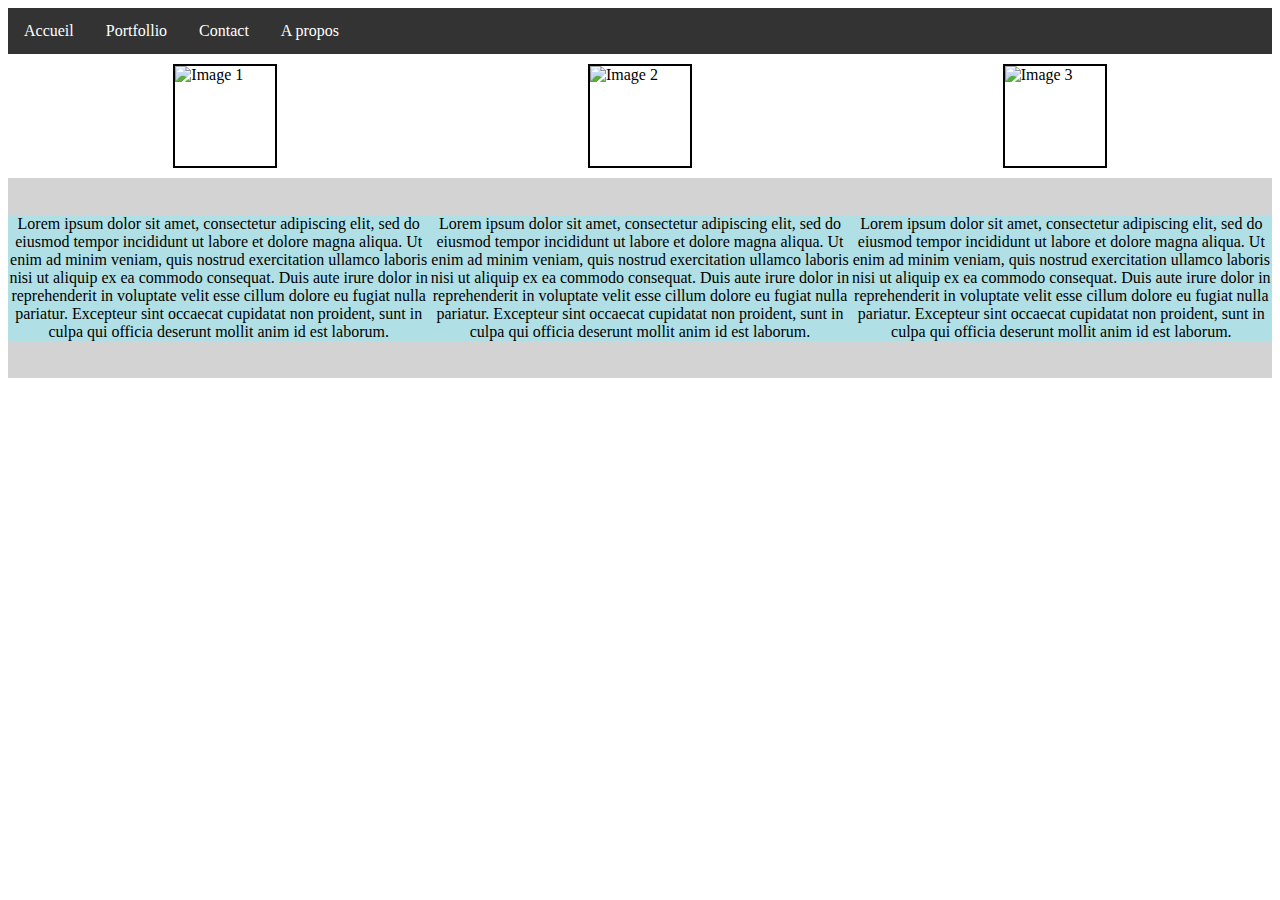
==== index.html @ 3f81ab2c "mise en place repo" ====
<!DOCTYPE html>
<html>
<head>
    <title>Accueil - </title>
    <link rel="stylesheet" type="text/css" href="./style.css">
</head>
<body>
    <ul>
        <li><a href="./index.html">Accueil</a></li>
        <li><a href="./pages/portfollio.html">Portfollio</a></li>
        <li><a href="./pages/contact.html">Contact</a></li>
        <li><a href="./pages/a-propos.html">A propos</a></li>
    </ul>

    <div class="gallery">
        <img src="https://placehold.co/400" alt="Image 1">
        <img src="https://placehold.co/400" alt="Image 2">
        <img src="https://placehold.co/400" alt="Image 3">
    </div>

    <div class="container">
        <div>Lorem ipsum dolor sit amet, consectetur adipiscing elit, sed do eiusmod tempor incididunt ut labore et dolore magna aliqua. Ut enim ad minim veniam, quis nostrud exercitation ullamco laboris nisi ut aliquip ex ea commodo consequat. Duis aute irure dolor in reprehenderit in voluptate velit esse cillum dolore eu fugiat nulla pariatur. Excepteur sint occaecat cupidatat non proident, sunt in culpa qui officia deserunt mollit anim id est laborum.</div>
        <div>Lorem ipsum dolor sit amet, consectetur adipiscing elit, sed do eiusmod tempor incididunt ut labore et dolore magna aliqua. Ut enim ad minim veniam, quis nostrud exercitation ullamco laboris nisi ut aliquip ex ea commodo consequat. Duis aute irure dolor in reprehenderit in voluptate velit esse cillum dolore eu fugiat nulla pariatur. Excepteur sint occaecat cupidatat non proident, sunt in culpa qui officia deserunt mollit anim id est laborum.</div>
        <div>Lorem ipsum dolor sit amet, consectetur adipiscing elit, sed do eiusmod tempor incididunt ut labore et dolore magna aliqua. Ut enim ad minim veniam, quis nostrud exercitation ullamco laboris nisi ut aliquip ex ea commodo consequat. Duis aute irure dolor in reprehenderit in voluptate velit esse cillum dolore eu fugiat nulla pariatur. Excepteur sint occaecat cupidatat non proident, sunt in culpa qui officia deserunt mollit anim id est laborum.</div>
    </div>

</body>
</html>
---- style.css ----
ul {
    list-style-type: none;
    margin: 0;
    padding: 0;
    overflow: hidden;
    background-color: #333;
}

li {
    float: left;
}

li a {
    display: block;
    color: white;
    text-align: center;
    padding: 14px 16px;
    text-decoration: none;
}

li a:hover {
    background-color: #111;
}

.gallery {
    display: flex;
    justify-content: space-around;
    padding: 10px;
}

.gallery img {
    width: 100px;
    height: 100px;
    border: 2px solid black;
}


.container {
    display: flex;
    justify-content: space-around;
    align-items: center;
    height: 200px;
    background-color: lightgrey;
}

.container div {
    background-color: powderblue;
    text-align: center;
   
}
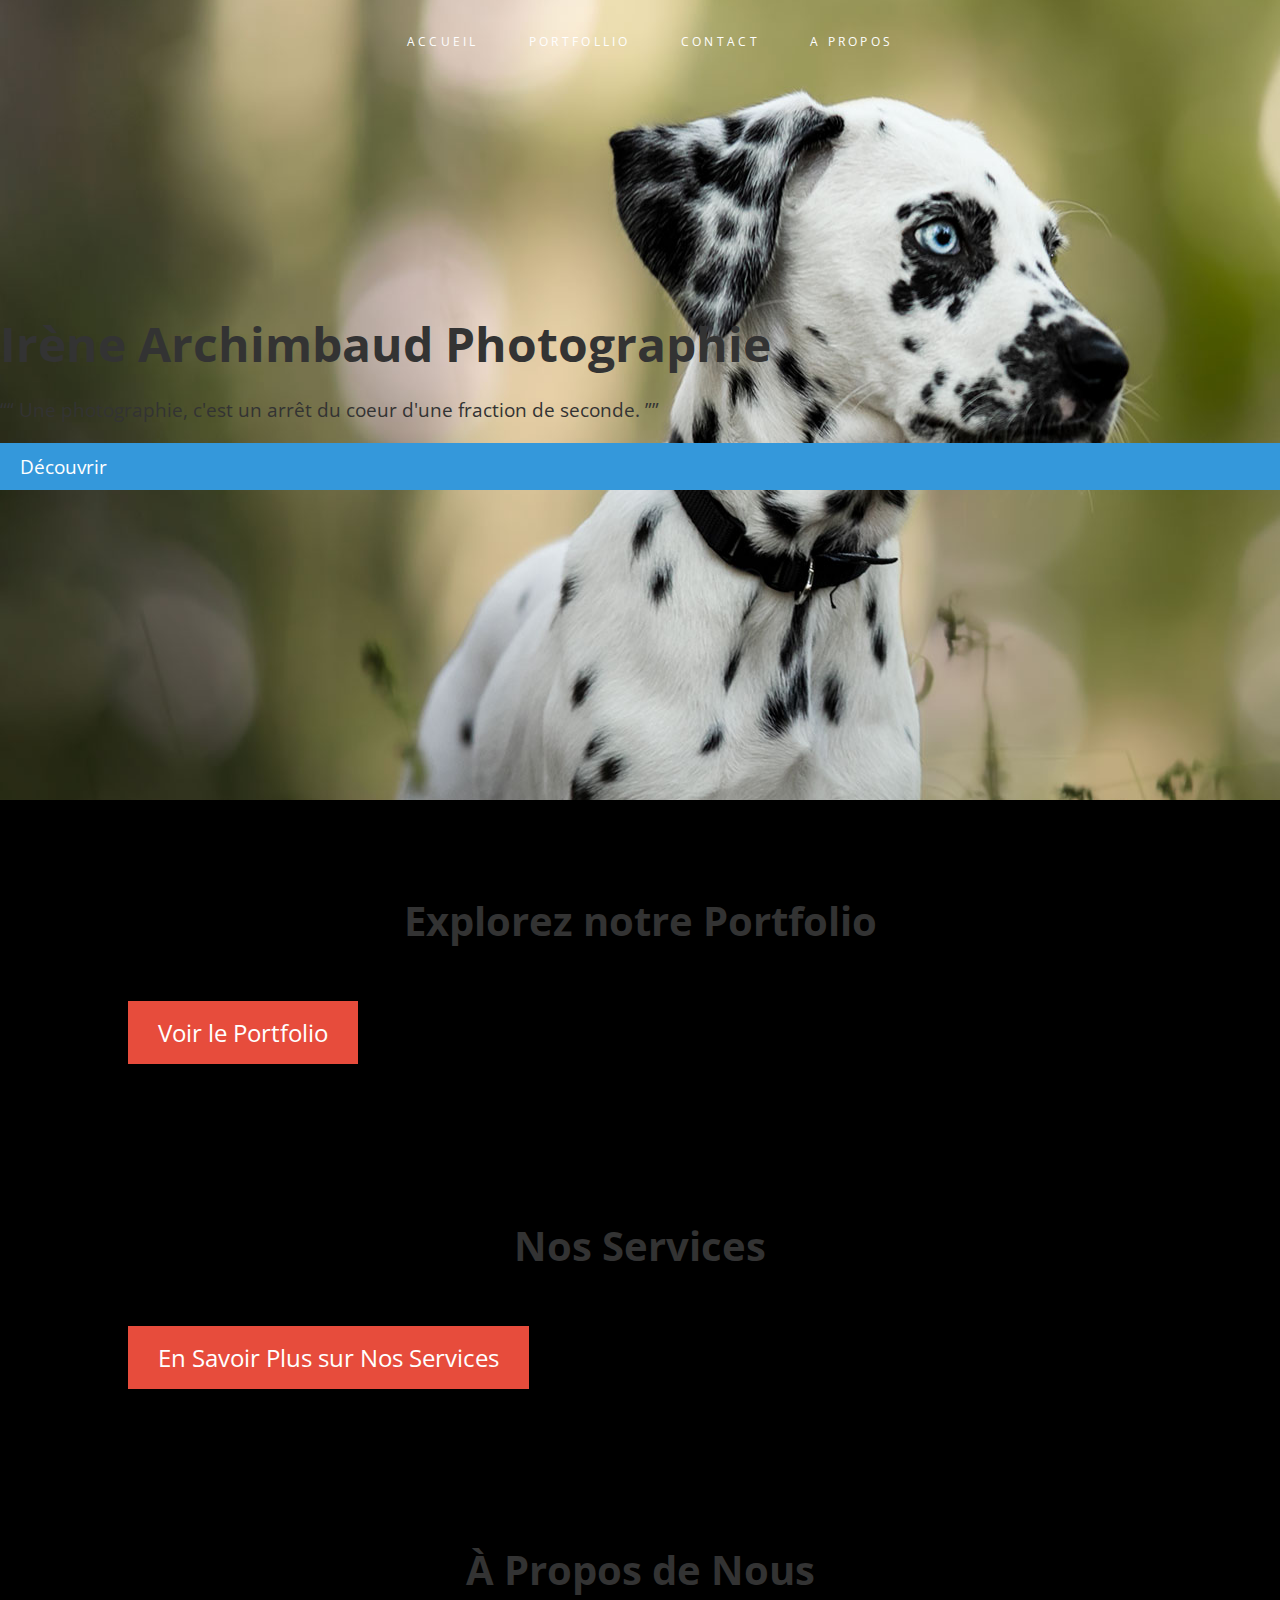
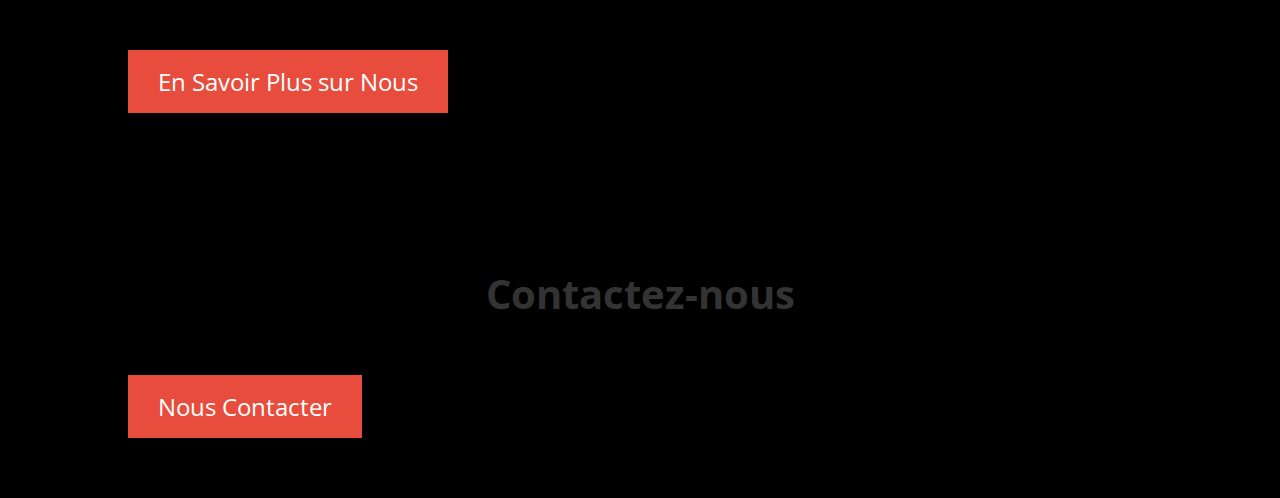
==== commit f6c24037: "index done" ====
--- a/index.html
+++ b/index.html
@@ -1,28 +1,64 @@
 <!DOCTYPE html>
 <html>
 <head>
-    <title>Accueil - </title>
+    <title>Accueil</title>
     <link rel="stylesheet" type="text/css" href="./style.css">
+    <link rel="preconnect" href="https://fonts.googleapis.com">
+    <link rel="preconnect" href="https://fonts.gstatic.com" crossorigin>
+    <link href="https://fonts.googleapis.com/css2?family=Cormorant+Garamond:wght@300&family=Montserrat:wght@700&family=Open+Sans:wght@300&family=Shadows+Into+Light&display=swap" rel="stylesheet">
 </head>
 <body>
-    <ul>
-        <li><a href="./index.html">Accueil</a></li>
-        <li><a href="./pages/portfollio.html">Portfollio</a></li>
-        <li><a href="./pages/contact.html">Contact</a></li>
-        <li><a href="./pages/a-propos.html">A propos</a></li>
-    </ul>
 
-    <div class="gallery">
-        <img src="https://placehold.co/400" alt="Image 1">
-        <img src="https://placehold.co/400" alt="Image 2">
-        <img src="https://placehold.co/400" alt="Image 3">
-    </div>
+    <!-- NAV -->
+    <nav>
+        <ul>
+            <li><a href="./index.html">ACCUEIL</a></li>
+            <li><a href="./pages/portfollio.html">PORTFOLLIO</a></li>
+            <li><a href="./pages/contact.html">CONTACT</a></li>
+            <li><a href="./pages/a-propos.html">A PROPOS</a></li>
+        </ul>
+    </nav>
+    <!-- END NAV -->
 
-    <div class="container">
-        <div>Lorem ipsum dolor sit amet, consectetur adipiscing elit, sed do eiusmod tempor incididunt ut labore et dolore magna aliqua. Ut enim ad minim veniam, quis nostrud exercitation ullamco laboris nisi ut aliquip ex ea commodo consequat. Duis aute irure dolor in reprehenderit in voluptate velit esse cillum dolore eu fugiat nulla pariatur. Excepteur sint occaecat cupidatat non proident, sunt in culpa qui officia deserunt mollit anim id est laborum.</div>
-        <div>Lorem ipsum dolor sit amet, consectetur adipiscing elit, sed do eiusmod tempor incididunt ut labore et dolore magna aliqua. Ut enim ad minim veniam, quis nostrud exercitation ullamco laboris nisi ut aliquip ex ea commodo consequat. Duis aute irure dolor in reprehenderit in voluptate velit esse cillum dolore eu fugiat nulla pariatur. Excepteur sint occaecat cupidatat non proident, sunt in culpa qui officia deserunt mollit anim id est laborum.</div>
-        <div>Lorem ipsum dolor sit amet, consectetur adipiscing elit, sed do eiusmod tempor incididunt ut labore et dolore magna aliqua. Ut enim ad minim veniam, quis nostrud exercitation ullamco laboris nisi ut aliquip ex ea commodo consequat. Duis aute irure dolor in reprehenderit in voluptate velit esse cillum dolore eu fugiat nulla pariatur. Excepteur sint occaecat cupidatat non proident, sunt in culpa qui officia deserunt mollit anim id est laborum.</div>
-    </div>
+    <!-- HEADER -->
+    <header title="Irène Archimbaud Photographie">
+        <h1>Irène Archimbaud Photographie</h1>
+        <q class="citation">“ Une photographie, c'est un arrêt du coeur d'une fraction de seconde. ”</q>
+        <a href="#btn-decouvrir" class="btn decouvrir h-dark-purple" id="btn-decouvrir">Découvrir</a>
+    </header>
+    <!-- END HEADER -->
+
+    <section id="portfolio">
+        <div class="container">
+            <h2>Explorez notre Portfolio</h2>
+            <!-- Ajoutez votre slider d'aperçu du portfolio ici -->
+            <a href="#portfolio">Voir le Portfolio</a>
+        </div>
+    </section>
+
+    <section id="services">
+        <div class="container">
+            <h2>Nos Services</h2>
+            <!-- Ajoutez des informations sur vos services ici -->
+            <a href="#services">En Savoir Plus sur Nos Services</a>
+        </div>
+    </section>
+
+    <section id="about">
+        <div class="container">
+            <h2>À Propos de Nous</h2>
+            <!-- Ajoutez des informations sur vous-même ou votre studio ici -->
+            <a href="#about">En Savoir Plus sur Nous</a>
+        </div>
+    </section>
+
+    <section id="contact">
+        <div class="container">
+            <h2>Contactez-nous</h2>
+            <!-- Ajoutez un formulaire de contact ou des informations de contact ici -->
+            <a href="#contact">Nous Contacter</a>
+        </div>
+    </section>
 
 </body>
 </html>
--- a/style.css
+++ b/style.css
@@ -1,50 +1,110 @@
-ul {
-    list-style-type: none;
+body {
+    font-family: 'Open Sans', sans-serif;
     margin: 0;
     padding: 0;
-    overflow: hidden;
-    background-color: #333;
+    box-sizing: border-box;
+    background-color: #000000;
+    color: #333;
 }
 
-li {
-    float: left;
+nav {
+    margin-top: 20px;
+    background-color: transparent;
+    display: flex;
+    justify-content: center;
+    align-items: center;
+    z-index: 100;
+    position: absolute;
+    top: 20px;
+    left: 50%;
+    transform: translate(-50%, -50%);
 }
 
-li a {
-    display: block;
-    color: white;
-    text-align: center;
-    padding: 14px 16px;
-    text-decoration: none;
+nav ul {
+    list-style: none;
+    display: flex;
 }
 
-li a:hover {
-    background-color: #111;
+nav li {
+    margin-right: 20px;
 }
 
-.gallery {
-    display: flex;
-    justify-content: space-around;
-    padding: 10px;
+nav a {
+    text-decoration: none;
+    color: white;
+    font-size: 12px;
+    letter-spacing: 3.3px;
+    padding: 15px
 }
 
-.gallery img {
-    width: 100px;
-    height: 100px;
-    border: 2px solid black;
+nav a:hover {
+    color: #e74c3c;
 }
 
+nav a.active {
+    color: #3498db;
+}
+
+header {
+    background-image: url('./img/IMG_6981.JPG');
+    position: relative;
+    z-index: 1;
+    height: 800px;
+    display: flex;
+    justify-content: center;
+    flex-flow: column;
+    background-position-y: 30%;
+}
+
+header h1 {
+    font-size: 3em;
+    margin: 0;
+}
+
+header .btn {
+    display: inline-block;
+    margin-top: 20px;
+    padding: 10px 20px;
+    text-decoration: none;
+    background-color: #3498db;
+    color: #ffffff;
+    font-size: 1.2em;
+}
+
+.citation {
+    display: block;
+    margin-top: 20px;
+    font-size: 1.2em;
+}
 
 .container {
-    display: flex;
-    justify-content: space-around;
-    align-items: center;
-    height: 200px;
-    background-color: lightgrey;
+    width: 80%;
+    margin: 0 auto;
 }
 
-.container div {
-    background-color: powderblue;
+section {
+    padding: 60px 0;
+}
+
+section h2 {
+    font-size: 2.5em;
+    color: #333;
     text-align: center;
-   
+}
+
+section a {
+    display: inline-block;
+    margin-top: 20px;
+    padding: 15px 30px;
+    text-decoration: none;
+    background-color: #e74c3c;
+    color: #ffffff;
+    font-size: 1.5em;
+}
+
+footer {
+    background-color: #34495e;
+    color: #ecf0f1;
+    text-align: center;
+    padding: 20px 0;
 }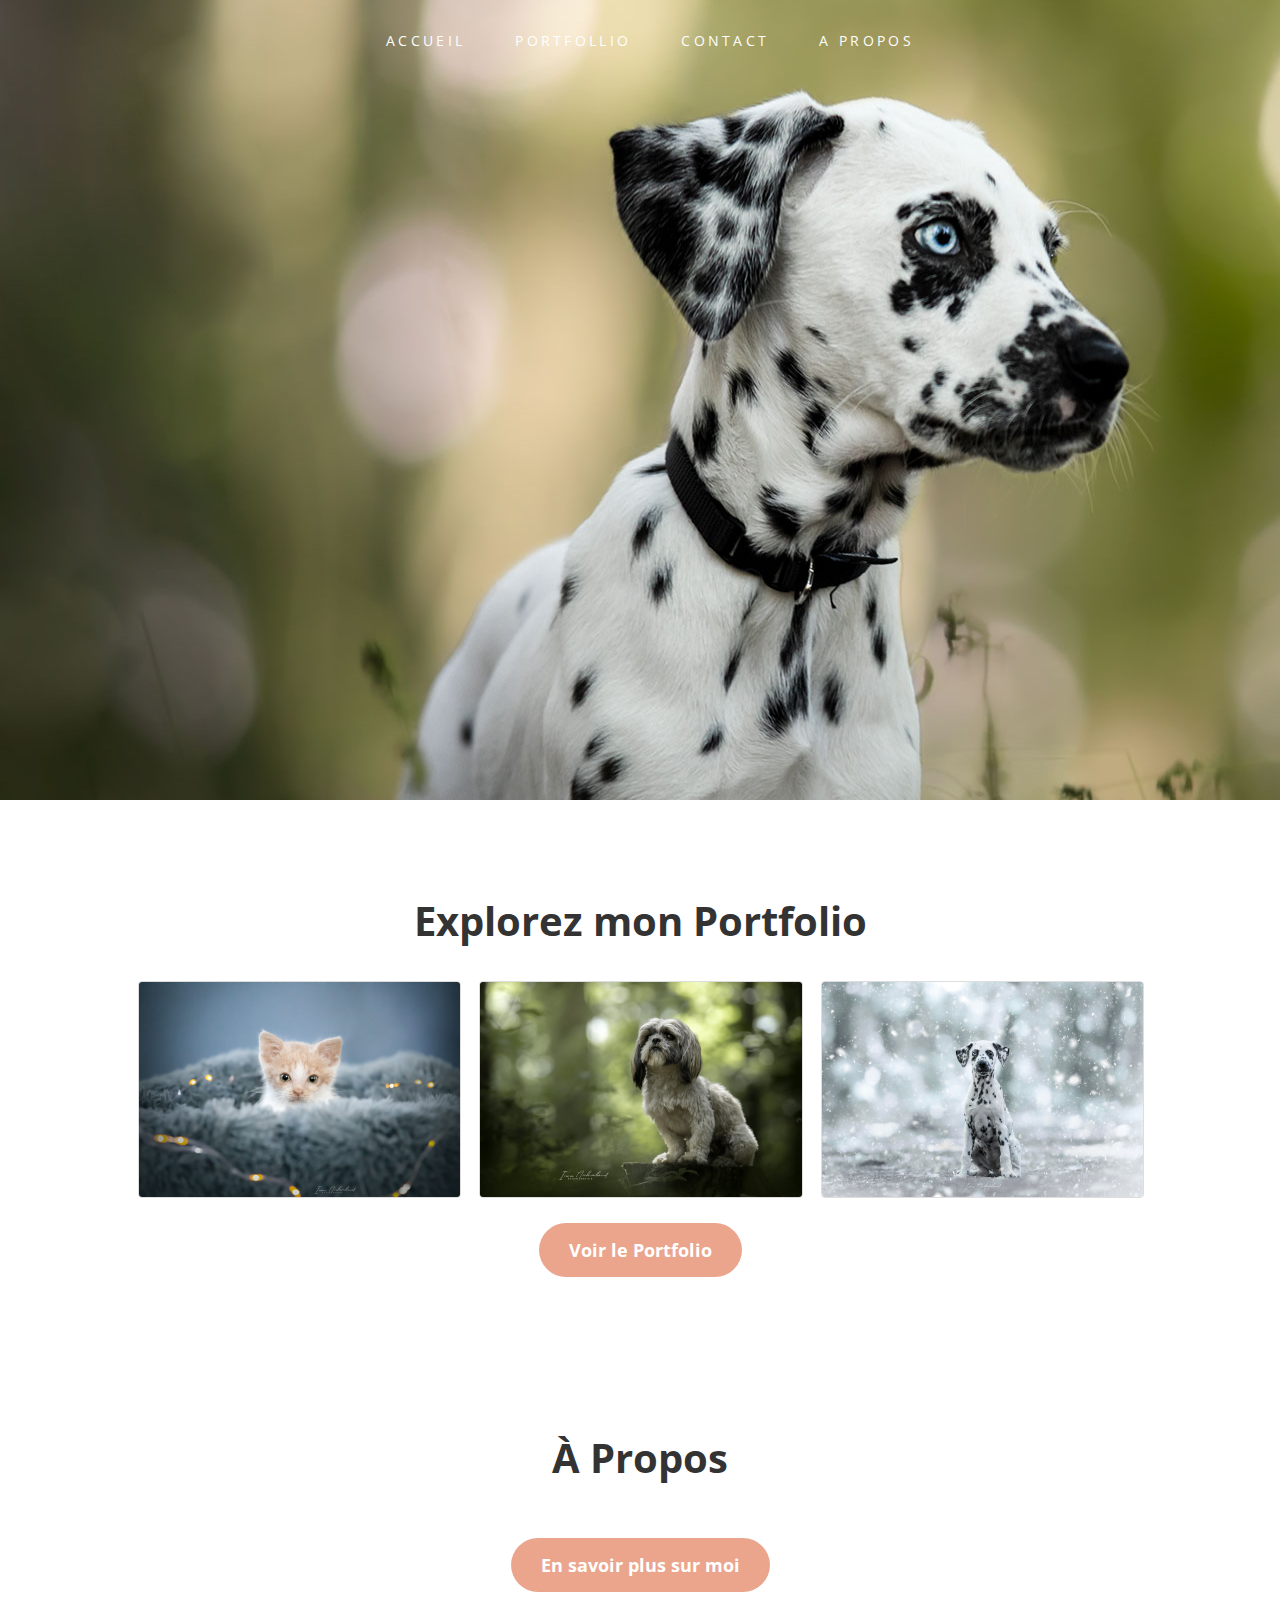
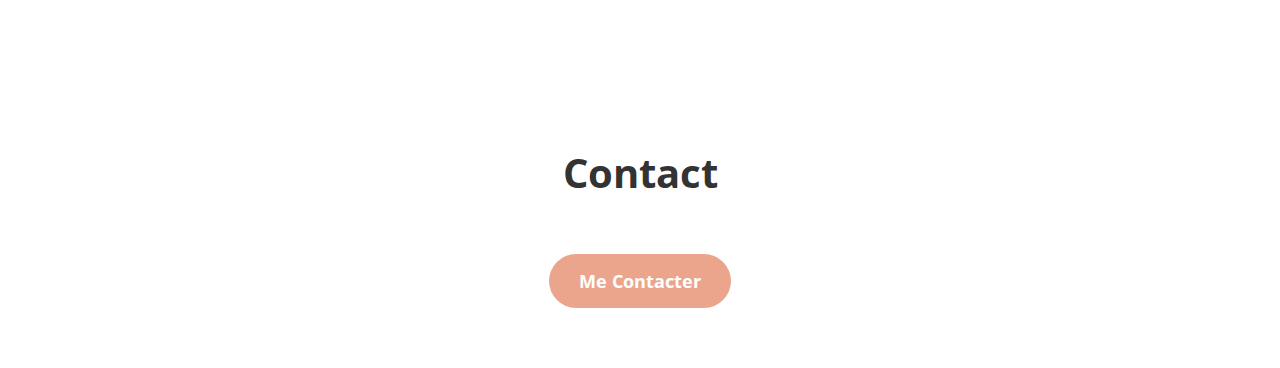
==== commit 8f29e4d9: "style" ====
--- a/index.html
+++ b/index.html
@@ -21,42 +21,40 @@
     <!-- END NAV -->
 
     <!-- HEADER -->
-    <header title="Irène Archimbaud Photographie">
-        <h1>Irène Archimbaud Photographie</h1>
-        <q class="citation">“ Une photographie, c'est un arrêt du coeur d'une fraction de seconde. ”</q>
-        <a href="#btn-decouvrir" class="btn decouvrir h-dark-purple" id="btn-decouvrir">Découvrir</a>
-    </header>
+    <header title="Sabine Généreux Photographie"></header>
     <!-- END HEADER -->
 
     <section id="portfolio">
         <div class="container">
-            <h2>Explorez notre Portfolio</h2>
-            <!-- Ajoutez votre slider d'aperçu du portfolio ici -->
-            <a href="#portfolio">Voir le Portfolio</a>
-        </div>
-    </section>
-
-    <section id="services">
-        <div class="container">
-            <h2>Nos Services</h2>
-            <!-- Ajoutez des informations sur vos services ici -->
-            <a href="#services">En Savoir Plus sur Nos Services</a>
+            <h2>Explorez mon Portfolio</h2>
+            <div class="portfolio-preview">
+                <div class="portfolio-item">
+                    <img src="./img/624A7258WEB.jpg" alt="Image 1">
+                </div>
+                <div class="portfolio-item">
+                    <img src="./img/IMG_7426.JPG" alt="Image 2">
+                </div>
+                <div class="portfolio-item">
+                    <img src="./img/IMG_8010.JPG" alt="Image 3">
+                </div>
+            </div>
+            <a class="portfolio-button" href="#portfolio">Voir le Portfolio</a>
         </div>
     </section>
 
     <section id="about">
         <div class="container">
-            <h2>À Propos de Nous</h2>
+            <h2>À Propos</h2>
             <!-- Ajoutez des informations sur vous-même ou votre studio ici -->
-            <a href="#about">En Savoir Plus sur Nous</a>
+            <a href="#about">En savoir plus sur moi</a>
         </div>
     </section>
 
     <section id="contact">
         <div class="container">
-            <h2>Contactez-nous</h2>
+            <h2>Contact</h2>
             <!-- Ajoutez un formulaire de contact ou des informations de contact ici -->
-            <a href="#contact">Nous Contacter</a>
+            <a href="#contact">Me Contacter</a>
         </div>
     </section>
 
--- a/style.css
+++ b/style.css
@@ -3,8 +3,8 @@
     margin: 0;
     padding: 0;
     box-sizing: border-box;
-    background-color: #000000;
-    color: #333;
+    background-color: white;
+    color: white;
 }
 
 nav {
@@ -32,18 +32,15 @@
 nav a {
     text-decoration: none;
     color: white;
-    font-size: 12px;
+    font-size: 14px;
     letter-spacing: 3.3px;
     padding: 15px
 }
 
 nav a:hover {
-    color: #e74c3c;
+    color: #eba58d
 }
 
-nav a.active {
-    color: #3498db;
-}
 
 header {
     background-image: url('./img/IMG_6981.JPG');
@@ -56,25 +53,21 @@
     background-position-y: 30%;
 }
 
-header h1 {
-    font-size: 3em;
-    margin: 0;
+.portfolio-preview {
+    display: flex;
 }
 
-header .btn {
-    display: inline-block;
-    margin-top: 20px;
-    padding: 10px 20px;
-    text-decoration: none;
-    background-color: #3498db;
-    color: #ffffff;
-    font-size: 1.2em;
+.portfolio-item {
+    flex: 1;
+    margin: 0 10px;
+    text-align: center;
 }
 
-.citation {
-    display: block;
-    margin-top: 20px;
-    font-size: 1.2em;
+.portfolio-item img {
+    max-width: 100%;
+    height: auto;
+    border: 1px solid #ddd;
+    border-radius: 4px;
 }
 
 .container {
@@ -84,6 +77,8 @@
 
 section {
     padding: 60px 0;
+    display: flex;
+    text-align: center;
 }
 
 section h2 {
@@ -97,9 +92,11 @@
     margin-top: 20px;
     padding: 15px 30px;
     text-decoration: none;
-    background-color: #e74c3c;
-    color: #ffffff;
-    font-size: 1.5em;
+    background-color: #eba58d;
+    border-radius: 30px;
+    font-weight: bold;
+    color: white;
+    font-size: 1.1em;
 }
 
 footer {
@@ -107,4 +104,4 @@
     color: #ecf0f1;
     text-align: center;
     padding: 20px 0;
-}+}
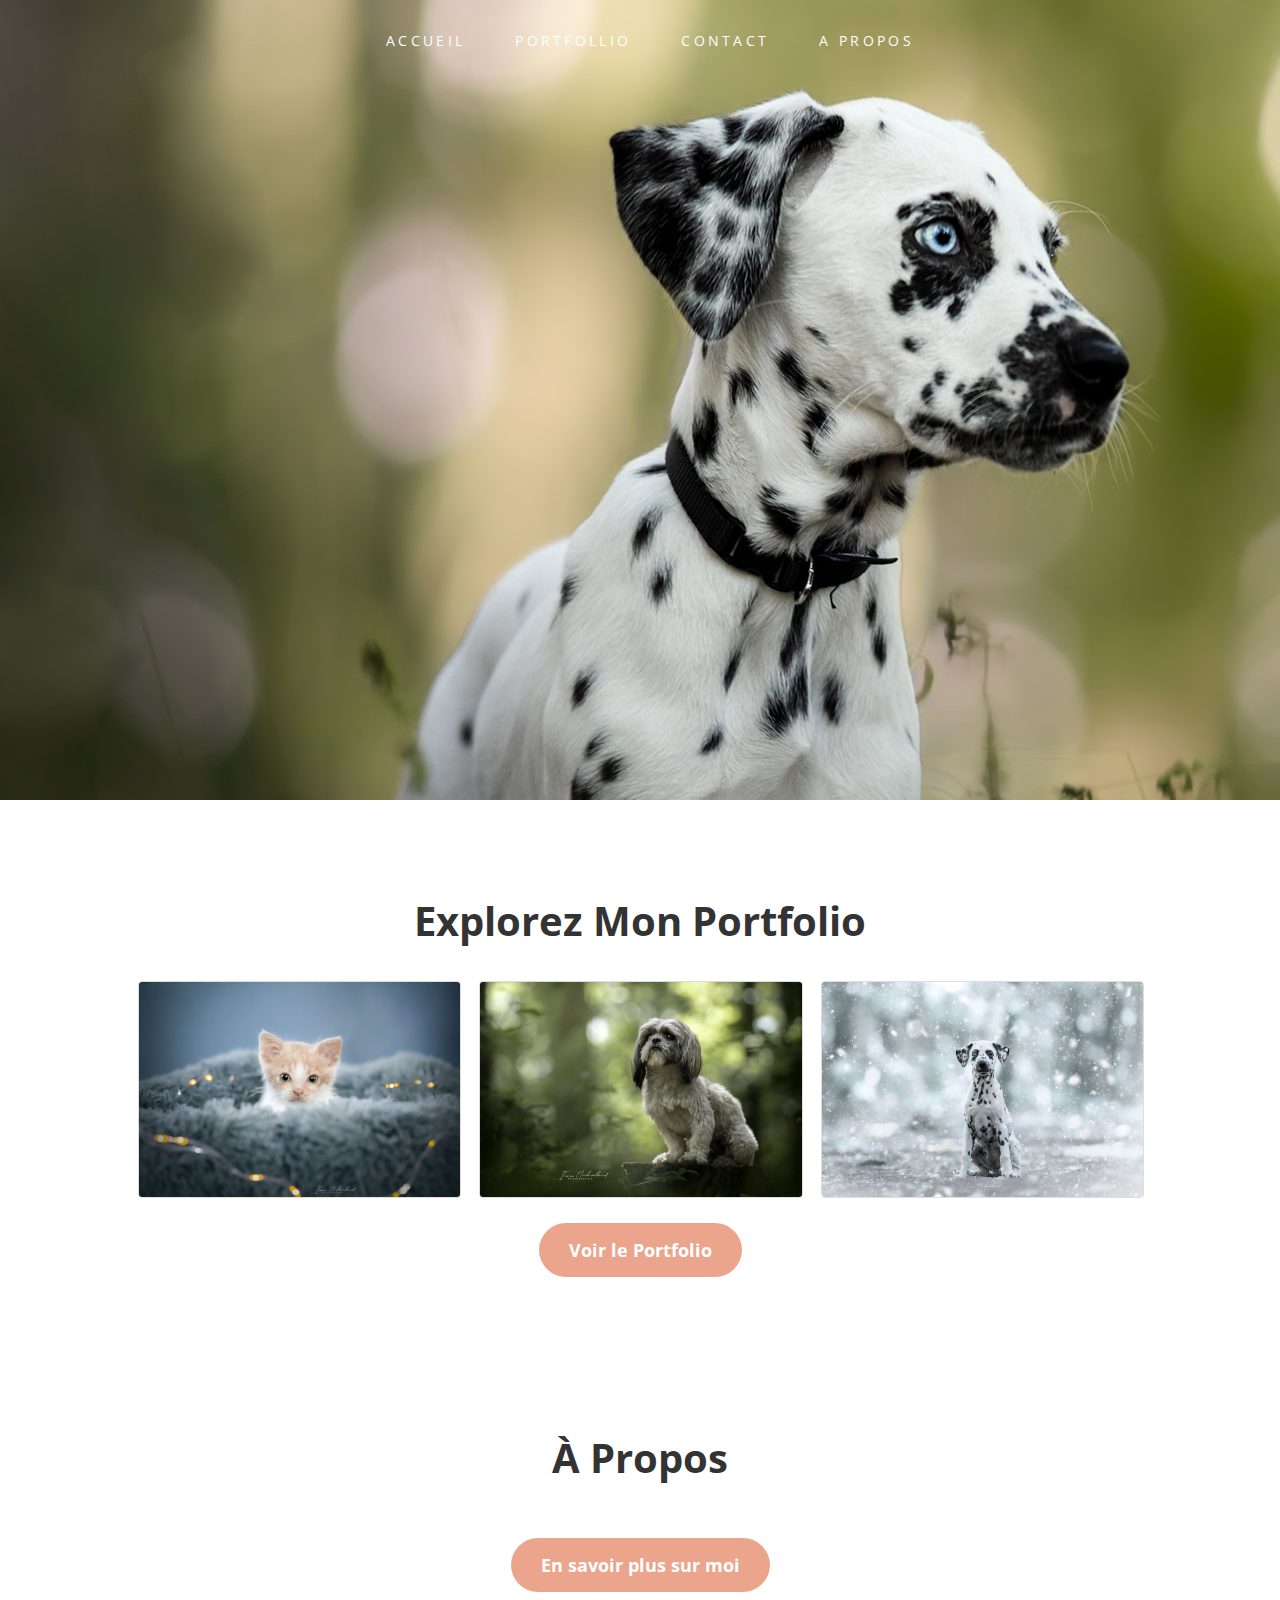
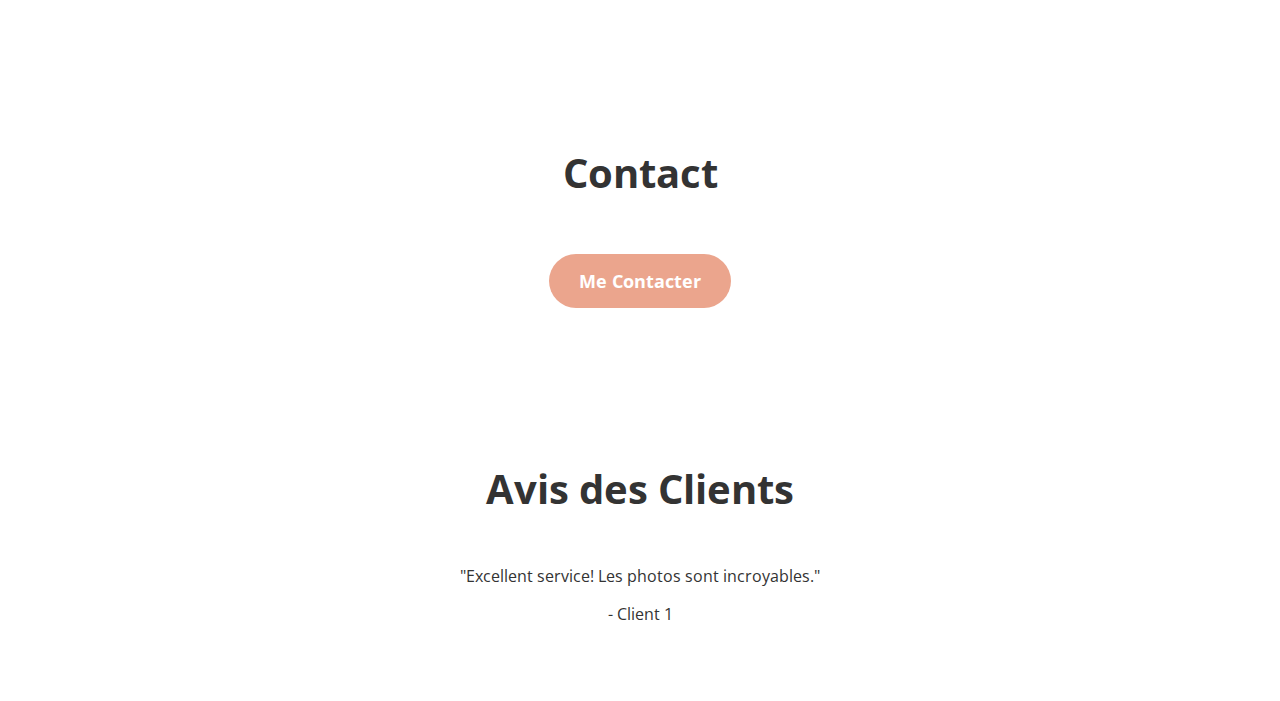
==== commit dd8350e9: "portfollio" ====
--- a/index.html
+++ b/index.html
@@ -6,6 +6,60 @@
     <link rel="preconnect" href="https://fonts.googleapis.com">
     <link rel="preconnect" href="https://fonts.gstatic.com" crossorigin>
     <link href="https://fonts.googleapis.com/css2?family=Cormorant+Garamond:wght@300&family=Montserrat:wght@700&family=Open+Sans:wght@300&family=Shadows+Into+Light&display=swap" rel="stylesheet">
+    
+    <script>
+        document.addEventListener("DOMContentLoaded", function() {
+            let currentIndex = 0;
+            const testimonialItems = document.querySelectorAll('.testimonial-item');
+    
+            function showTestimonial(index) {
+                testimonialItems.forEach(item => {
+                    item.style.display = 'none';
+                });
+    
+                currentIndex += index;
+    
+                if (currentIndex < 0) {
+                    currentIndex = testimonialItems.length - 1;
+                } else if (currentIndex >= testimonialItems.length) {
+                    currentIndex = 0;
+                }
+    
+                testimonialItems[currentIndex].style.display = 'block';
+            }
+    
+            showTestimonial(0);  // Affiche le premier commentaire au chargement
+    
+            function changeTestimonial(index) {
+                showTestimonial(index);
+            }
+    
+            document.querySelector('.prev').addEventListener('click', function() {
+                changeTestimonial(-1);
+            });
+    
+            document.querySelector('.next').addEventListener('click', function() {
+                changeTestimonial(1);
+            });
+        });
+        function scrollToTop() {
+        window.scrollTo({
+            top: 0,
+            behavior: 'smooth'
+        });
+        }
+
+    window.addEventListener('scroll', function () {
+        const scrollButton = document.querySelector('.scroll-to-top');
+        const scrollPosition = window.scrollY;
+
+        if (scrollPosition > 300) {
+            scrollButton.classList.add('show');
+        } else {
+            scrollButton.classList.remove('show');
+        }
+    });
+    </script>
 </head>
 <body>
 
@@ -26,7 +80,7 @@
 
     <section id="portfolio">
         <div class="container">
-            <h2>Explorez mon Portfolio</h2>
+            <h2>Explorez Mon Portfolio</h2>
             <div class="portfolio-preview">
                 <div class="portfolio-item">
                     <img src="./img/624A7258WEB.jpg" alt="Image 1">
@@ -38,7 +92,7 @@
                     <img src="./img/IMG_8010.JPG" alt="Image 3">
                 </div>
             </div>
-            <a class="portfolio-button" href="#portfolio">Voir le Portfolio</a>
+            <a class="portfolio-button" href="./pages/portfollio.html">Voir le Portfolio</a>
         </div>
     </section>
 
@@ -58,5 +112,33 @@
         </div>
     </section>
 
+    <section id="testimonials">
+        <div class="container">
+            <h2>Avis des Clients</h2>
+            <div class="testimonial-carousel">
+                <div class="testimonial-item">
+                    <p>"Excellent service! Les photos sont incroyables."</p>
+                    <p class="client-name">- Client 1</p>
+                </div>
+                <div class="testimonial-item">
+                    <p>"Travail exceptionnel. Des souvenirs inoubliables."</p>
+                    <p class="client-name">- Client 2</p>
+                </div>
+                <div class="testimonial-item">
+                    <p>"Photographe talentueuse avec une vision unique."</p>
+                    <p class="client-name">- Client 3</p>
+                </div>
+            </div>
+            <div class="carousel-arrows">
+                <span class="prev" onclick="changeTestimonial(-1)">&#10094;</span>
+                <span class="next" onclick="changeTestimonial(1)">&#10095;</span>
+            </div>
+        </div>
+    </section>
+
+    <div class="scroll-to-top" onclick="scrollToTop()">
+        <span>&uarr;</span>
+    </div>
+
 </body>
 </html>
--- a/style.css
+++ b/style.css
@@ -105,3 +105,111 @@
     text-align: center;
     padding: 20px 0;
 }
+
+.testimonial-carousel {
+    overflow: hidden;
+}
+
+.testimonial-item {
+    display: none;
+    color: #333;
+}
+
+.testimonial-item.active {
+    display: block;
+}
+
+.carousel-arrows {
+    position: fixed;
+    top: 50%;
+    transform: translateY(-50%);
+    left: 20px;
+}
+
+.prev,
+.next {
+    font-size: 24px;
+    cursor: pointer;
+}
+
+.next {
+    right: 20px;
+}
+
+.scroll-to-top {
+    position: fixed;
+    bottom: 50px;
+    right: 50px;
+    padding-bottom: 5px;
+    background-color: white;
+    color: #333;
+    width: 40px;
+    height: 35px;
+    border-radius: 50%;
+    display: flex;
+    justify-content: center;
+    align-items: center;
+    cursor: pointer;
+    opacity: 0;
+    transition: opacity 0.3s ease;
+    box-shadow: rgba(0, 0, 0, 0.24) 0px 3px 8px;
+}
+
+.scroll-to-top.show {
+    opacity: 1;
+}
+
+.gallery {
+    display: grid;
+    grid-template-columns: repeat(5, 1fr); /* Une ligne avec 5 colonnes */
+    gap: 10px;
+    padding: 20px;
+}
+
+.photo {
+    position: relative;
+    overflow: hidden;
+}
+
+.photo img {
+    width: 100%;
+    height: 100%;
+    object-fit: cover;
+    display: block;
+}
+
+.overlay {
+    display: none;
+    position: fixed;
+    top: 0;
+    left: 0;
+    width: 100%;
+    height: 100%;
+    background: rgba(0, 0, 0, 0.8);
+    justify-content: center;
+    align-items: center;
+}
+
+.overlay img {
+    max-width: 80%;
+    max-height: 80%;
+    object-fit: cover;
+}
+
+.close-btn {
+    position: absolute;
+    top: 10px;
+    right: 10px;
+    font-size: 20px;
+    color: #fff;
+    text-decoration: none;
+}
+
+.overlay:target {
+    display: flex;
+}
+
+.portfollio-body {
+    padding-left: 200px;
+    padding-right: 200px;
+}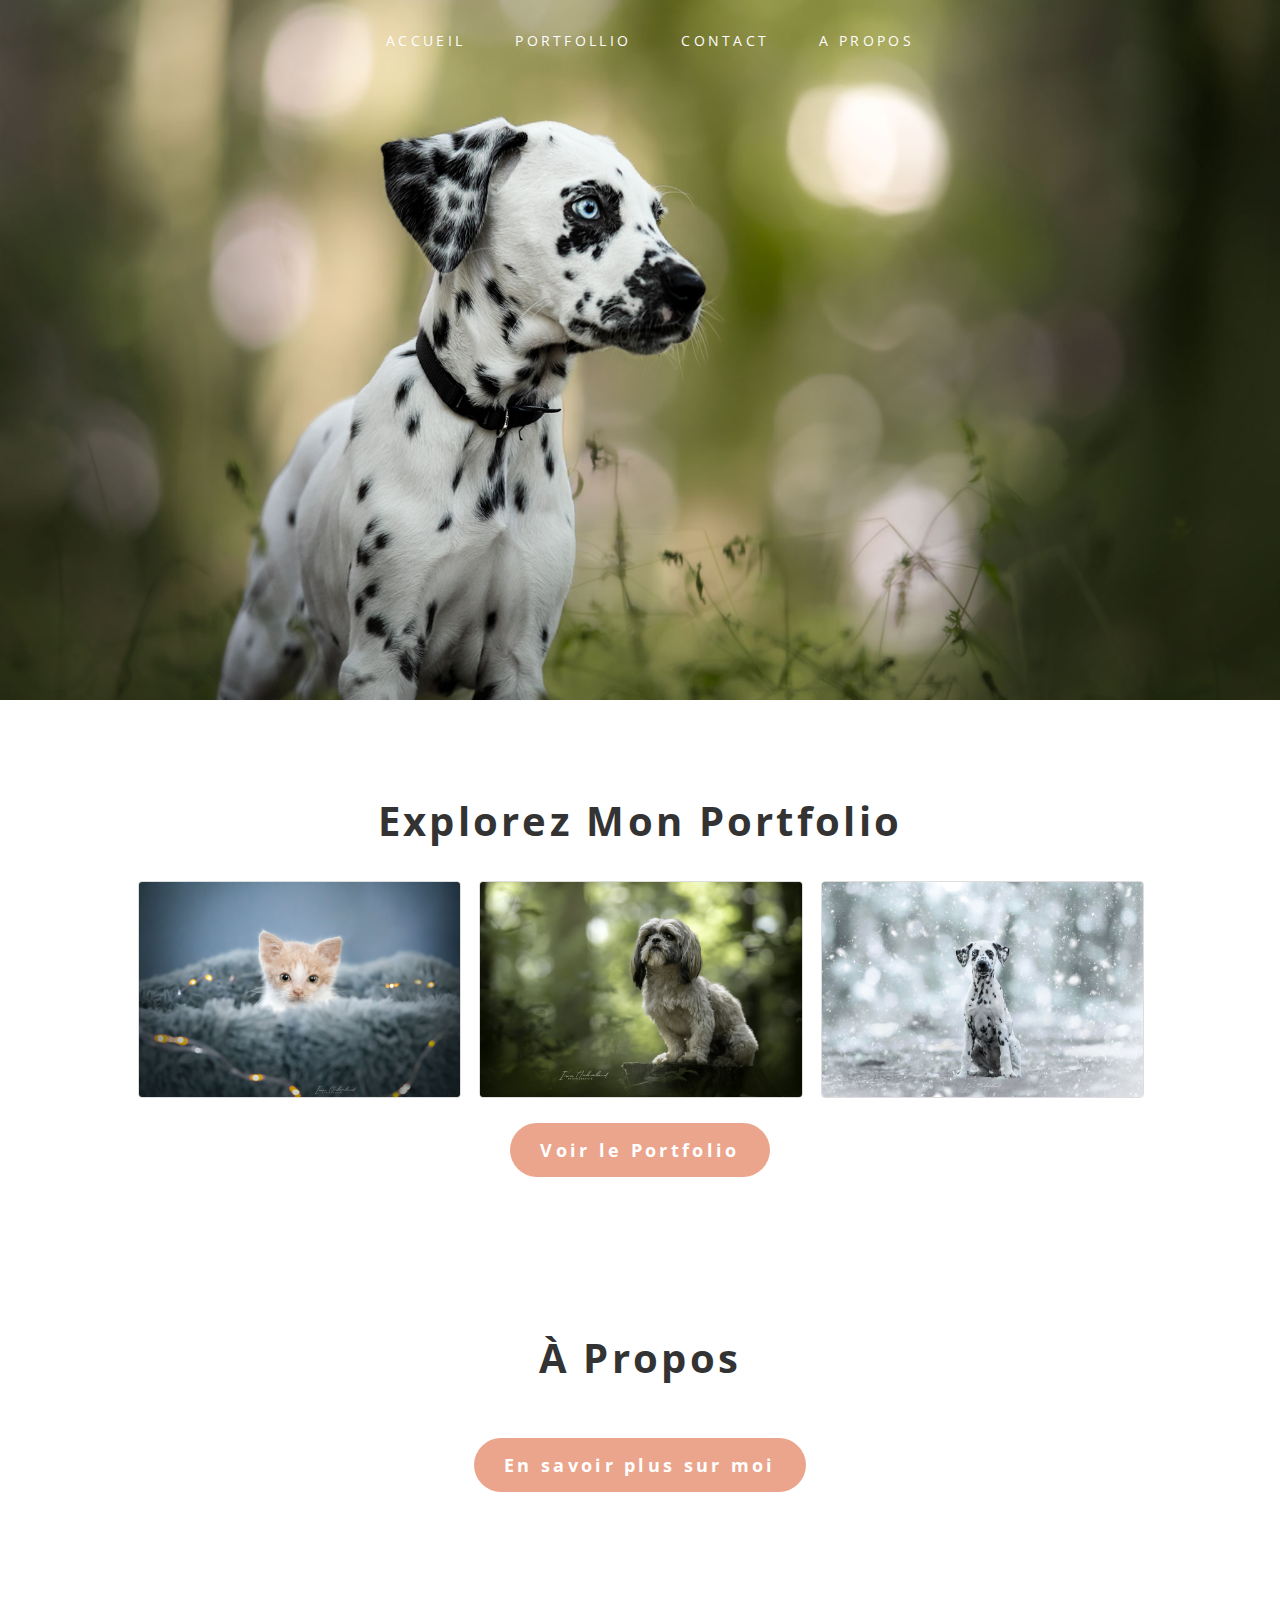
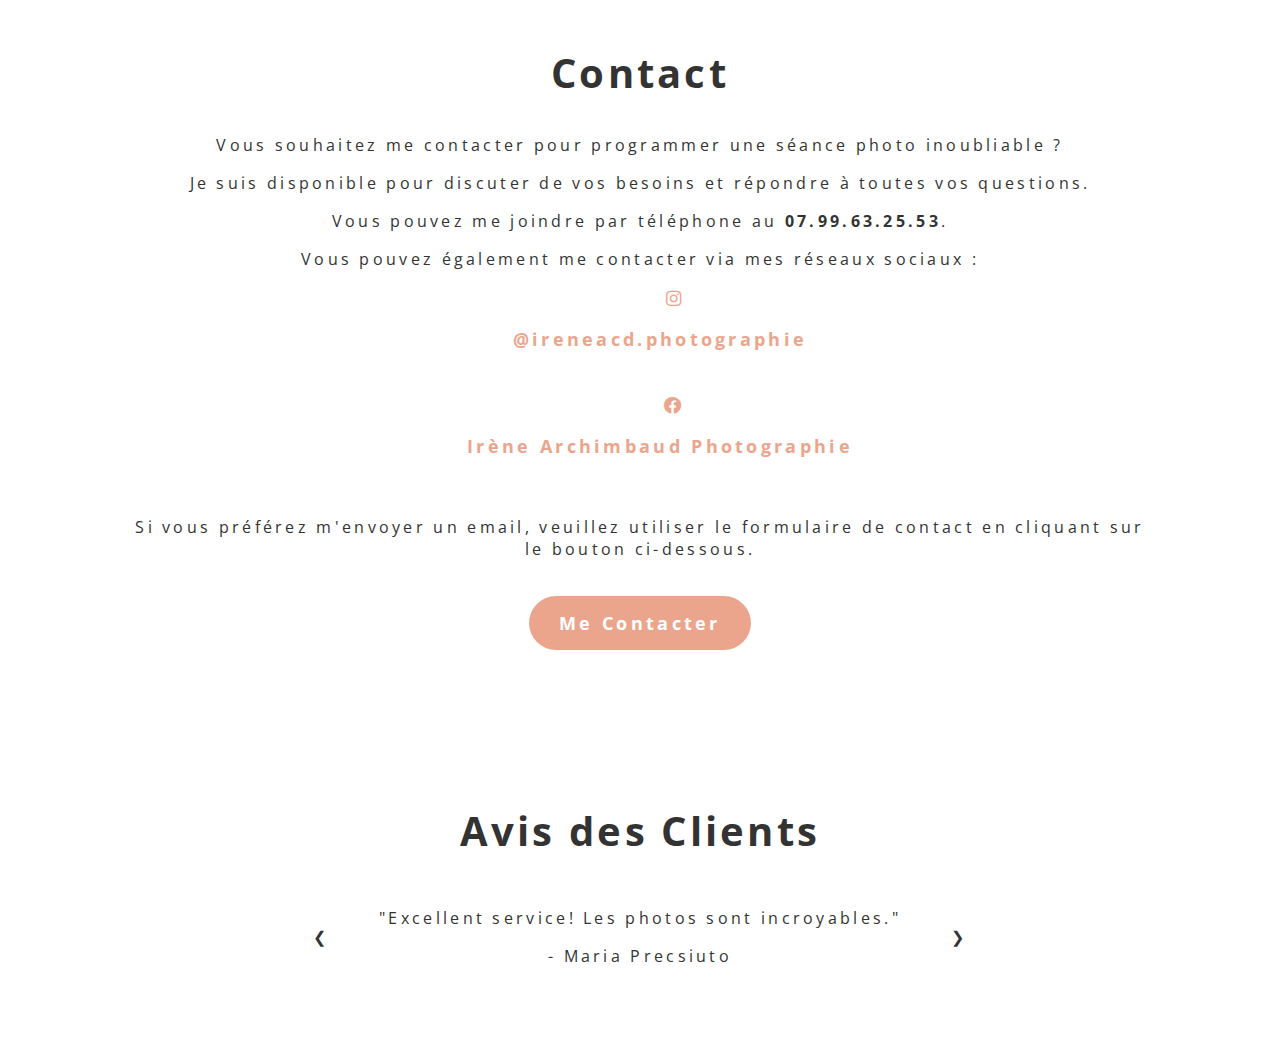
==== commit 5b9dfe3c: "add contact details on inddex.html" ====
--- a/index.html
+++ b/index.html
@@ -6,7 +6,7 @@
     <link rel="preconnect" href="https://fonts.googleapis.com">
     <link rel="preconnect" href="https://fonts.gstatic.com" crossorigin>
     <link href="https://fonts.googleapis.com/css2?family=Cormorant+Garamond:wght@300&family=Montserrat:wght@700&family=Open+Sans:wght@300&family=Shadows+Into+Light&display=swap" rel="stylesheet">
-    
+    <link rel="stylesheet" href="https://cdnjs.cloudflare.com/ajax/libs/font-awesome/5.15.4/css/all.min.css">
     <script>
         document.addEventListener("DOMContentLoaded", function() {
             let currentIndex = 0;
@@ -27,6 +27,10 @@
     
                 testimonialItems[currentIndex].style.display = 'block';
             }
+
+                function changeTestimonial(index) {
+                    showTestimonial(index);
+                }
     
             showTestimonial(0);  // Affiche le premier commentaire au chargement
     
@@ -75,7 +79,7 @@
     <!-- END NAV -->
 
     <!-- HEADER -->
-    <header title="Sabine Généreux Photographie"></header>
+    <header title="Irène Archimbaud Photographie"></header>
     <!-- END HEADER -->
 
     <section id="portfolio">
@@ -100,39 +104,52 @@
         <div class="container">
             <h2>À Propos</h2>
             <!-- Ajoutez des informations sur vous-même ou votre studio ici -->
-            <a href="#about">En savoir plus sur moi</a>
+            <a href="./pages/a-propos.html">En savoir plus sur moi</a>
         </div>
     </section>
 
     <section id="contact">
         <div class="container">
             <h2>Contact</h2>
-            <!-- Ajoutez un formulaire de contact ou des informations de contact ici -->
-            <a href="#contact">Me Contacter</a>
+            <p>Vous souhaitez me contacter pour programmer une séance photo inoubliable ?</p>
+            <p>Je suis disponible pour discuter de vos besoins et répondre à toutes vos questions.</p>
+            <p>Vous pouvez me joindre par téléphone au <strong>07.99.63.25.53</strong>.</p>
+            <p>Vous pouvez également me contacter via mes réseaux sociaux :</p>
+            <ul>
+                <li>
+                    
+                    <div><a href="https://www.instagram.com/ireneacd.photographie/?ref=marketsplash.com" target="_blank"><i class="fab fa-instagram"></i><p>@ireneacd.photographie</p></a></div>
+                </li>
+                <li>
+                    <div><a href="https://sw-ke.facebook.com/people/Ir%C3%A8ne-Archimbaud/pfbid02fDUvWZr4VujfAxEv3zNWXDdwrP4ufVkagPwqPRzkut8VBBSekF5u6YAMTuXJtULpl/" target="_blank"><i class="fab fa-facebook"></i><p>Irène Archimbaud Photographie</p></a></div>
+                </li>
+            </ul>
+            <p>Si vous préférez m'envoyer un email, veuillez utiliser le formulaire de contact en cliquant sur le bouton ci-dessous.</p>
+            <a href="./pages/contact.html" class="contact-button">Me Contacter</a>
         </div>
     </section>
 
     <section id="testimonials">
         <div class="container">
             <h2>Avis des Clients</h2>
+            <div class="flexbox">
+                <span class="prev" onclick="changeTestimonial(-1)">&#10094;</span>
             <div class="testimonial-carousel">
                 <div class="testimonial-item">
                     <p>"Excellent service! Les photos sont incroyables."</p>
-                    <p class="client-name">- Client 1</p>
+                    <p class="client-name">- Maria Precsiuto</p>
                 </div>
                 <div class="testimonial-item">
                     <p>"Travail exceptionnel. Des souvenirs inoubliables."</p>
-                    <p class="client-name">- Client 2</p>
+                    <p class="client-name">- Patrick Jonas</p>
                 </div>
                 <div class="testimonial-item">
                     <p>"Photographe talentueuse avec une vision unique."</p>
-                    <p class="client-name">- Client 3</p>
+                    <p class="client-name">- Sabine Delyla</p>
                 </div>
             </div>
-            <div class="carousel-arrows">
-                <span class="prev" onclick="changeTestimonial(-1)">&#10094;</span>
-                <span class="next" onclick="changeTestimonial(1)">&#10095;</span>
-            </div>
+            <span class="next" onclick="changeTestimonial(1)">&#10095;</span>
+        </div>
         </div>
     </section>
 
--- a/style.css
+++ b/style.css
@@ -4,7 +4,8 @@
     padding: 0;
     box-sizing: border-box;
     background-color: white;
-    color: white;
+    color: #333;
+    letter-spacing: 3.3px;
 }
 
 nav {
@@ -38,7 +39,7 @@
 }
 
 nav a:hover {
-    color: #eba58d
+    color: #333;
 }
 
 
@@ -46,11 +47,38 @@
     background-image: url('./img/IMG_6981.JPG');
     position: relative;
     z-index: 1;
-    height: 800px;
+    height: 700px;
     display: flex;
     justify-content: center;
     flex-flow: column;
     background-position-y: 30%;
+    background-size: 100%;
+    background-repeat: no-repeat;
+    object-fit: cover;
+}
+
+.portfolio-header {
+    background-image: url('./img/IMG_8265.JPG');
+    background-position-y: 15%;
+    background-size: 100%;
+    background-repeat: no-repeat;
+    object-fit: cover;
+}
+
+.a-propos-header {
+    background-image: url('./img/ortonAI.jpg');
+    background-position-y: 70%;
+    background-size: 100%;
+    background-repeat: no-repeat;
+    object-fit: cover;
+}
+
+.contact-header {
+    background-image: url('./img/IMG_8345.JPG');
+    background-position-y: 25%;
+    background-size: 100%;
+    background-repeat: no-repeat;
+    object-fit: cover;
 }
 
 .portfolio-preview {
@@ -61,6 +89,11 @@
     flex: 1;
     margin: 0 10px;
     text-align: center;
+}
+
+.text-portfolio {
+    text-align: center;
+    margin: auto;
 }
 
 .portfolio-item img {
@@ -97,13 +130,11 @@
     font-weight: bold;
     color: white;
     font-size: 1.1em;
-}
-
-footer {
-    background-color: #34495e;
-    color: #ecf0f1;
-    text-align: center;
-    padding: 20px 0;
+    transition: transform 0.3s ease-in-out;
+}
+
+section a:hover {
+    transform: scale(1.1);
 }
 
 .testimonial-carousel {
@@ -117,23 +148,6 @@
 
 .testimonial-item.active {
     display: block;
-}
-
-.carousel-arrows {
-    position: fixed;
-    top: 50%;
-    transform: translateY(-50%);
-    left: 20px;
-}
-
-.prev,
-.next {
-    font-size: 24px;
-    cursor: pointer;
-}
-
-.next {
-    right: 20px;
 }
 
 .scroll-to-top {
@@ -161,8 +175,8 @@
 
 .gallery {
     display: grid;
-    grid-template-columns: repeat(5, 1fr); /* Une ligne avec 5 colonnes */
-    gap: 10px;
+    grid-template-columns: repeat(4, 1fr);
+    gap: 20px;
     padding: 20px;
 }
 
@@ -176,6 +190,11 @@
     height: 100%;
     object-fit: cover;
     display: block;
+    transition: transform 0.3s ease-in-out;
+}
+
+.photo:hover img {
+    transform: scale(1.1);
 }
 
 .overlay {
@@ -209,7 +228,37 @@
     display: flex;
 }
 
-.portfollio-body {
-    padding-left: 200px;
-    padding-right: 200px;
+.title {
+    color: #333;
+    font-weight: bold;
+    font-size: 47px;
+}
+
+.paragraph {
+    font-family: 'Open Sans', sans-serif;
+    color: #333;
+    font-size: 30px;
+}
+
+.flexbox {
+    display: flex;
+    align-items: center;
+    justify-content: center;
+}
+
+.prev, .next {
+    margin-right: 50px;
+    margin-left: 50px;
+    cursor: pointer;
+}
+
+#contact ul li a {
+    background-color: transparent;
+    color: #eba58d;
+    width: 800px;
+    display: inline;
+}
+
+#contact ul {
+    list-style: none;
 }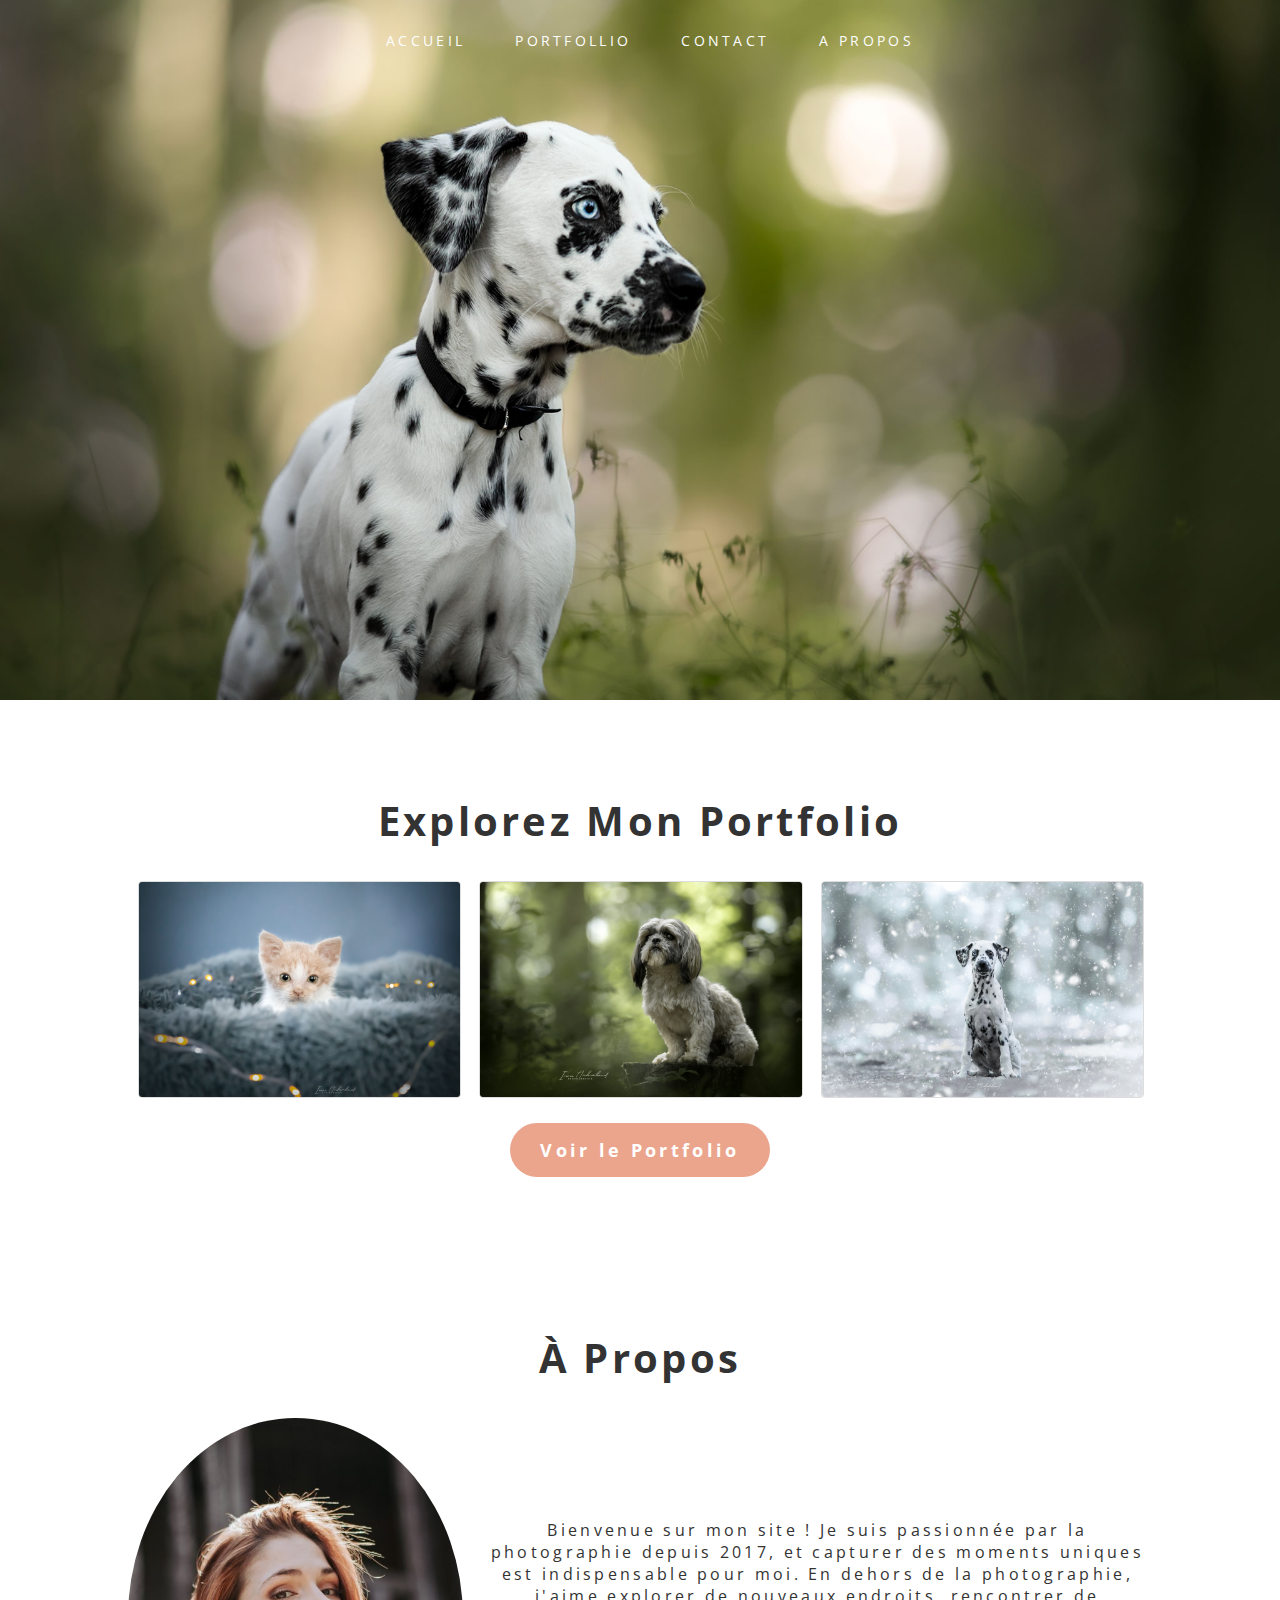
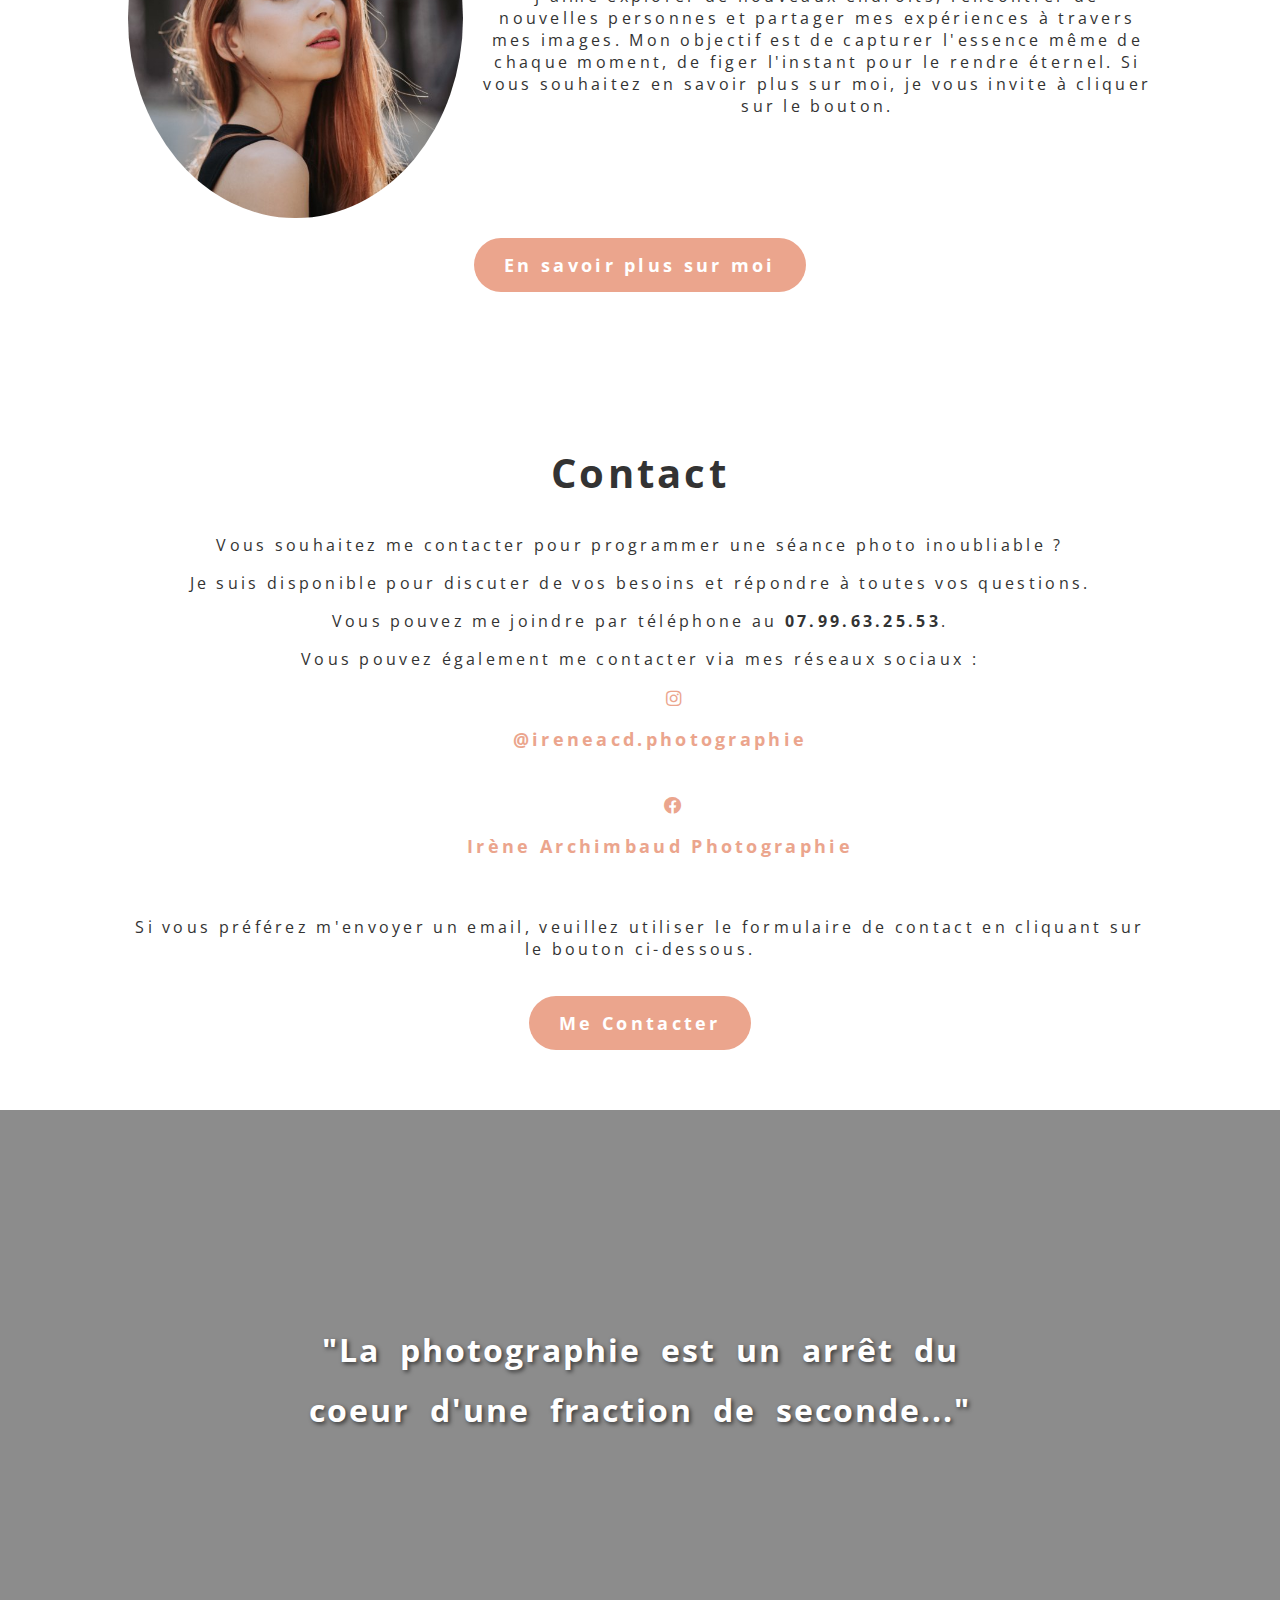
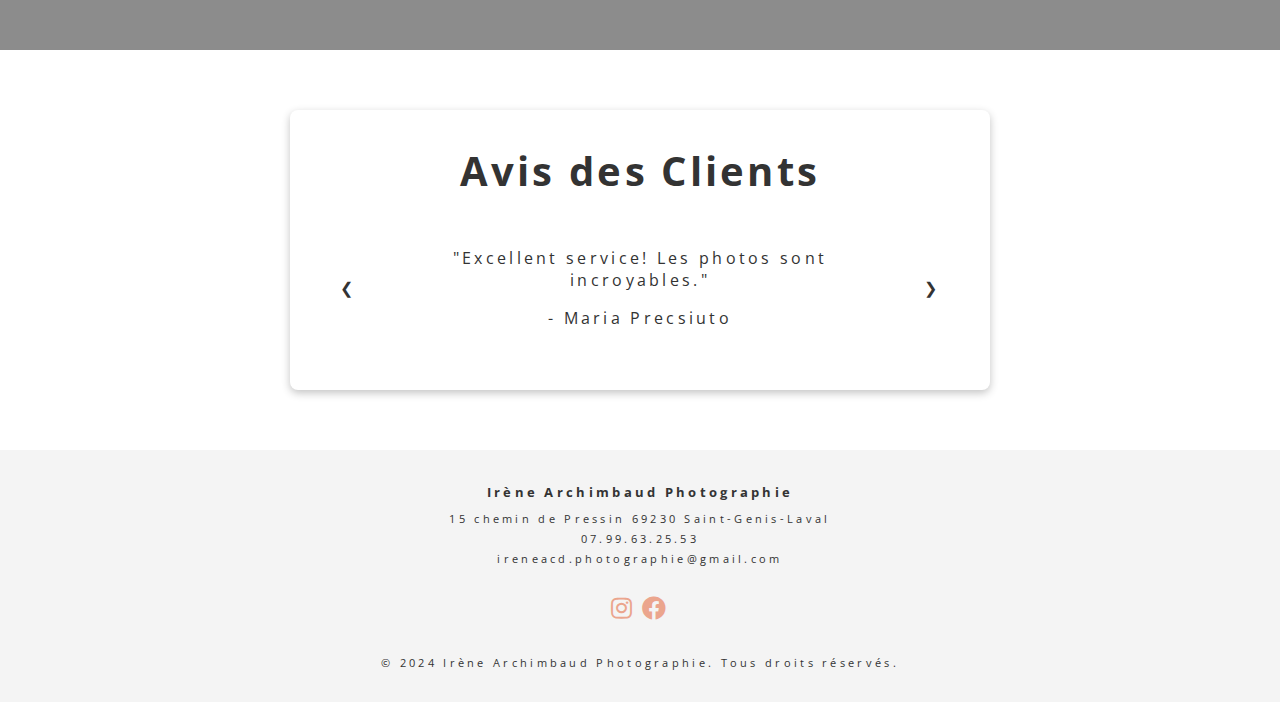
==== commit 9387fbea: "finish" ====
--- a/index.html
+++ b/index.html
@@ -6,6 +6,7 @@
     <link rel="preconnect" href="https://fonts.googleapis.com">
     <link rel="preconnect" href="https://fonts.gstatic.com" crossorigin>
     <link href="https://fonts.googleapis.com/css2?family=Cormorant+Garamond:wght@300&family=Montserrat:wght@700&family=Open+Sans:wght@300&family=Shadows+Into+Light&display=swap" rel="stylesheet">
+    <link rel="icon" href="./img/photo-ronde.png" type="image/x-icon">
     <link rel="stylesheet" href="https://cdnjs.cloudflare.com/ajax/libs/font-awesome/5.15.4/css/all.min.css">
     <script>
         document.addEventListener("DOMContentLoaded", function() {
@@ -102,9 +103,16 @@
 
     <section id="about">
         <div class="container">
-            <h2>À Propos</h2>
-            <!-- Ajoutez des informations sur vous-même ou votre studio ici -->
-            <a href="./pages/a-propos.html">En savoir plus sur moi</a>
+            <div>
+                <h2>À Propos</h2>
+                <div class="a-propos-de-moi">
+                <div class="profile-image">
+                    <img src="./img/photographe_besancon44-2.jpg" alt="Votre Photo">
+                </div>
+                <p>Bienvenue sur mon site ! Je suis passionnée par la photographie depuis 2017, et capturer des moments uniques est indispensable pour moi. En dehors de la photographie, j'aime explorer de nouveaux endroits, rencontrer de nouvelles personnes et partager mes expériences à travers mes images. Mon objectif est de capturer l'essence même de chaque moment, de figer l'instant pour le rendre éternel. Si vous souhaitez en savoir plus sur moi, je vous invite à cliquer sur le bouton.</p>
+            </div>
+                <a href="./pages/a-propos.html">En savoir plus sur moi</a>
+            </div>
         </div>
     </section>
 
@@ -129,9 +137,16 @@
         </div>
     </section>
 
+    <div class="banner-image-container">
+        <div class="overlay">
+            <h1>"La photographie est un arrêt du coeur d'une fraction de seconde..."</h1>
+        </div>
+    </div>
+
     <section id="testimonials">
-        <div class="container">
+        <div class="container container-avis">
             <h2>Avis des Clients</h2>
+            <div>
             <div class="flexbox">
                 <span class="prev" onclick="changeTestimonial(-1)">&#10094;</span>
             <div class="testimonial-carousel">
@@ -157,5 +172,26 @@
         <span>&uarr;</span>
     </div>
 
+    <!-- FOOTER -->
+    <footer>
+        <div class="footer-content">
+            <div class="footer-section">
+                <h3>Irène Archimbaud Photographie</h3>
+                <p>15 chemin de Pressin 69230 Saint-Genis-Laval</p>
+                <p>07.99.63.25.53</p>
+                <p>ireneacd.photographie@gmail.com</p>
+            </div>
+
+            <div class="footer-section">
+
+                <a href="https://www.instagram.com/ireneacd.photographie/?ref=marketsplash.com" target="_blank"><i class="fab fa-instagram"></i></a>
+                <a href="https://sw-ke.facebook.com/people/Ir%C3%A8ne-Archimbaud/pfbid02fDUvWZr4VujfAxEv3zNWXDdwrP4ufVkagPwqPRzkut8VBBSekF5u6YAMTuXJtULpl/" target="_blank"><i class="fab fa-facebook"></i></a>
+            </div>
+        </div>
+
+        <p class="copyright">&copy; 2024 Irène Archimbaud Photographie. Tous droits réservés.</p>
+    </footer>
+    <!-- END FOOTER -->
+
 </body>
 </html>
--- a/style.css
+++ b/style.css
@@ -228,10 +228,10 @@
     display: flex;
 }
 
-.title {
-    color: #333;
-    font-weight: bold;
-    font-size: 47px;
+h1 {
+    font-size: 2.5em;
+    color: #333;
+    text-align: center;
 }
 
 .paragraph {
@@ -261,4 +261,189 @@
 
 #contact ul {
     list-style: none;
+}
+
+.container-avis {
+    margin: 0 auto;
+    border-radius: 8px;
+    width: 700px;
+    padding-bottom: 45px;
+    box-shadow: rgba(0, 0, 0, 0.24) 0px 3px 8px;
+}
+
+.formulaire-contact {
+    max-width: 600px;
+    margin: 20px auto;
+    padding: 20px;
+    border-radius: 8px;
+    box-shadow: rgba(0, 0, 0, 0.24) 0px 3px 8px;
+    box-shadow: 0 0 10px rgba(0, 0, 0, 0.1);
+    margin-top: 30px;
+}
+
+form label {
+    display: block;
+    margin-bottom: 8px;
+    color: #333333;
+}
+
+input, textarea {
+    width: 100%;
+    padding: 10px;
+    margin-bottom: 16px;
+    border: 1px solid #eba58d;
+    border-radius: 4px;
+    box-sizing: border-box;
+    resize: none;
+}
+
+button {
+    display: inline-block;
+    margin-top: 20px;
+    padding: 15px 30px;
+    text-decoration: none;
+    background-color: #eba58d;
+    border-radius: 30px;
+    font-weight: bold;
+    color: white;
+    font-size: 1.1em;
+    transition: transform 0.3s ease-in-out;
+    border: none;
+    cursor: pointer;
+}
+
+button:hover {
+    transform: scale(1.1);
+}
+
+.page-formulaire {
+    display: flex;
+    flex-direction: row;
+    justify-content: space-between;
+    margin-left: 80px;
+    margin-top: 50px;
+}
+
+.infos-pratiques,
+.formulaire-contact {
+    flex-basis: 48%;
+    padding: 20px;
+    box-sizing: border-box;
+}
+
+.page-formulaire .infos-pratiques h1 {
+    text-align: left;
+    margin-bottom: 50px;
+}
+
+footer {
+    background-color: #f4f4f4;
+    color: #333333;
+    padding: 20px;
+    text-align: center;
+}
+
+.footer-content {
+    display: flex;
+    flex-direction: column;
+    justify-content: center;
+    align-items: center;
+}
+
+.footer-section {
+    flex-basis: 20%;
+    margin-bottom: 20px;
+}
+
+.footer-section h3 {
+    font-size: 0.8em;
+    margin-bottom: 10px;
+}
+
+.footer-section p {
+    font-size: 0.7em;
+    margin: 5px 0;
+}
+
+.footer-section a {
+    color: #eba58d;
+    text-decoration: none;
+    font-size: 1.5em;
+}
+
+.copyright {
+    font-size: 0.7em;
+}
+
+.banner-image-container {
+    position: relative;
+    background: url('./img/IMG_2763.JPG') center/cover no-repeat fixed;
+    height: 540px;
+    overflow: hidden;
+}
+
+.overlay {
+    position: absolute;
+    top: 0;
+    left: 0;
+    width: 100%;
+    height: 100%;
+    background: rgba(0, 0, 0, 0.45);
+    display: flex;
+    align-items: center;
+    justify-content: center;
+    color: #ffffff;
+}
+
+.overlay h1 {
+    font-size: 2em;
+    color: #ffffff;
+    letter-spacing: 2px;
+    font-family: 'Open Sans', sans-serif;
+    text-align: center;
+    width: 700px;
+    word-spacing: 10px;
+    line-height: 60px;
+    text-shadow: 2px 2px 4px rgba(0, 0, 0, 0.6);
+}
+
+.profile-image {
+    border-radius: 50%;
+    overflow: hidden;
+    margin-right: 20px;
+    width: 400px;
+    height: 400px;
+}
+
+.profile-image img {
+    width: 100%;
+    height: 100%;
+    object-fit: cover;
+    object-position: 50% 50%;
+}
+
+.a-propos-de-moi {
+    display: flex;
+    flex-direction: row;
+    align-items: center;
+    vertical-align: middle;
+    justify-content: space-around;
+}
+
+.a-propos-de-moi p {
+    width: 800px;
+}
+
+.image-section img {
+    overflow: hidden;
+    margin-right: 20px;
+    width: 700px;
+    height: 400px;
+    border-radius: 4px;
+    object-fit: cover;
+    margin: 40px;
+}
+
+.a-propos-text {
+    width: 1000px;
 }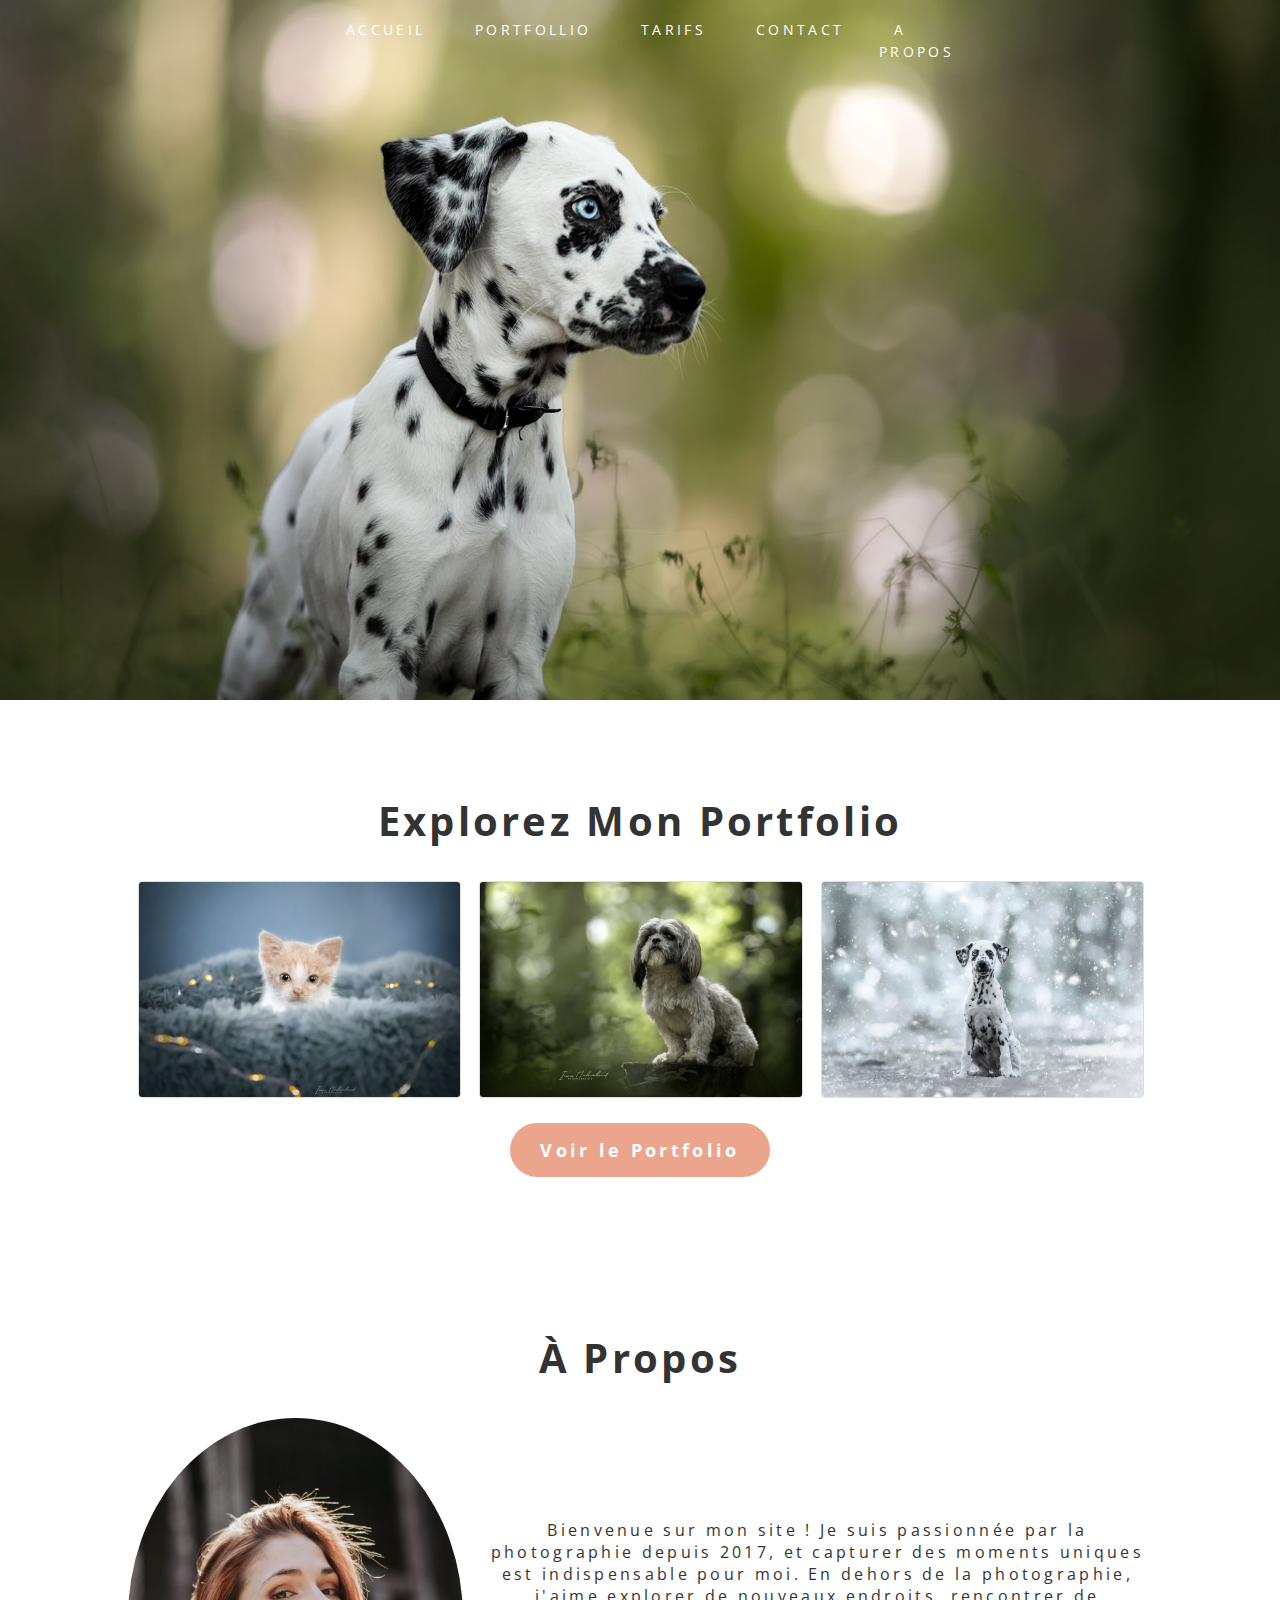
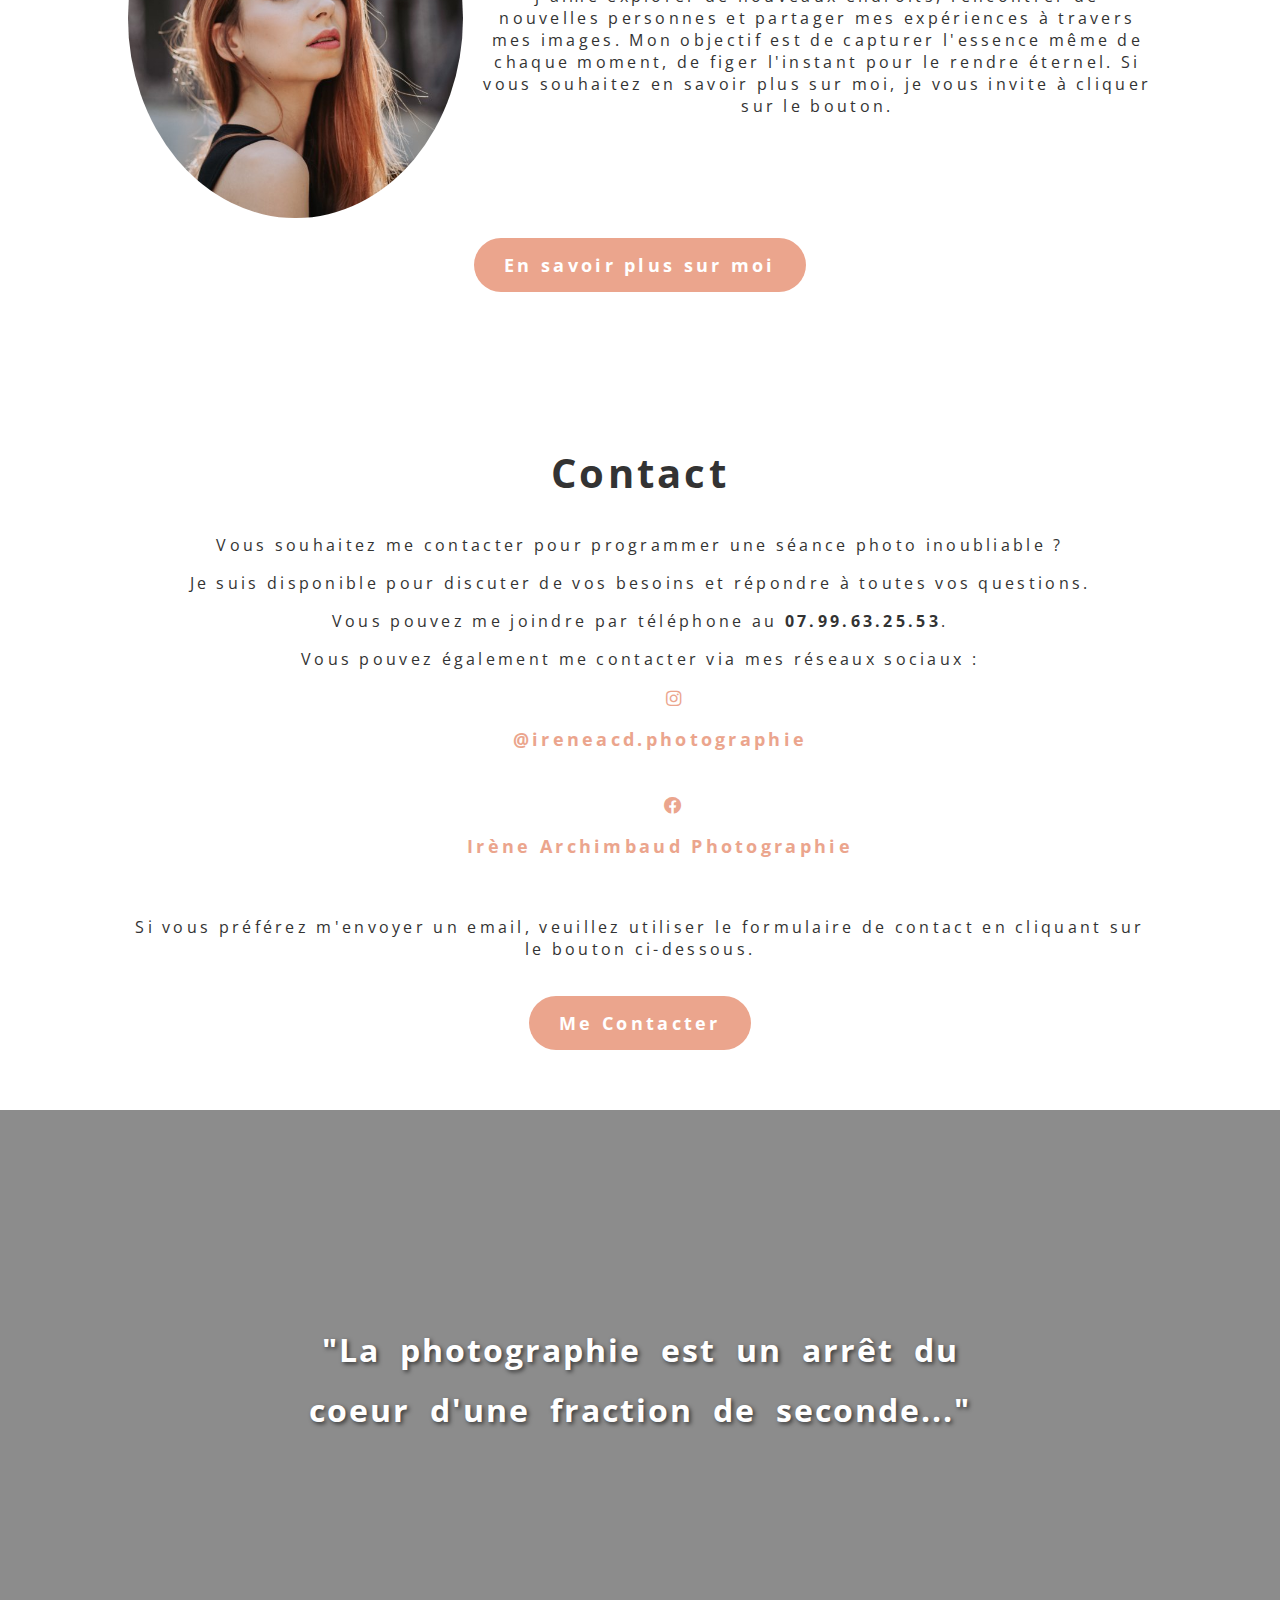
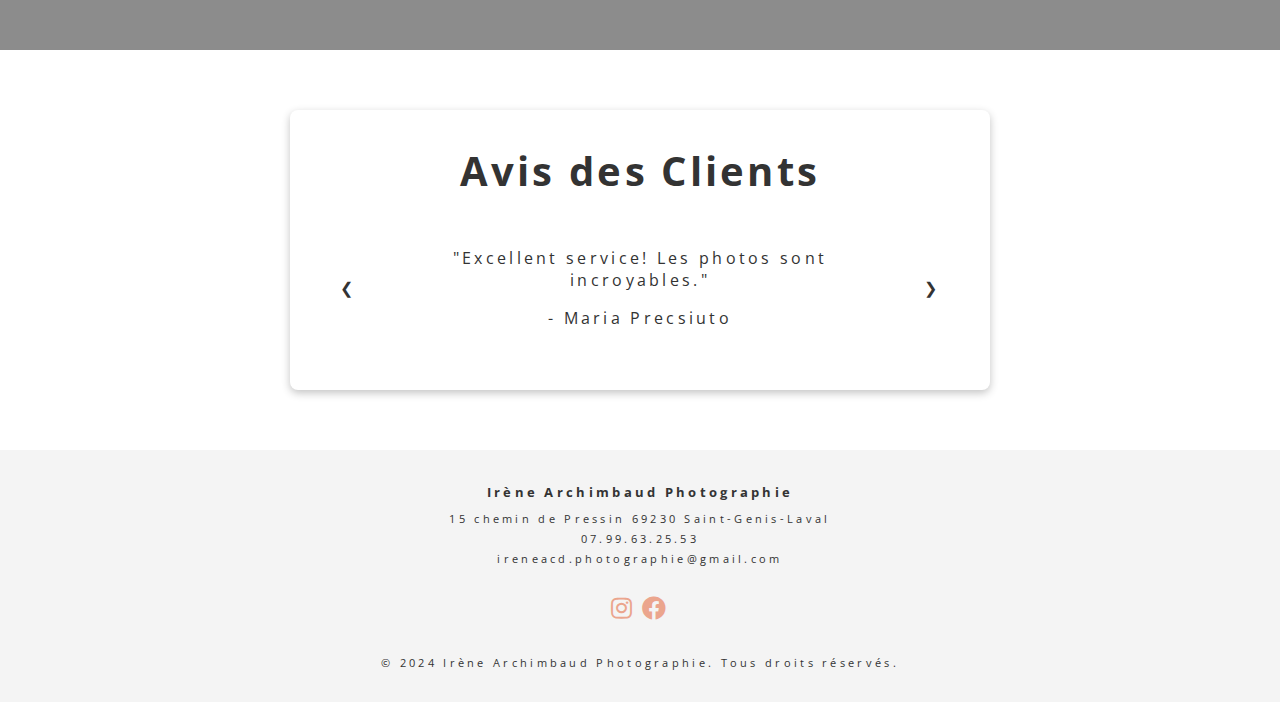
==== commit b0316921: "add tarifs page" ====
--- a/index.html
+++ b/index.html
@@ -1,197 +1,142 @@
 <!DOCTYPE html>
 <html>
-<head>
-    <title>Accueil</title>
-    <link rel="stylesheet" type="text/css" href="./style.css">
-    <link rel="preconnect" href="https://fonts.googleapis.com">
-    <link rel="preconnect" href="https://fonts.gstatic.com" crossorigin>
-    <link href="https://fonts.googleapis.com/css2?family=Cormorant+Garamond:wght@300&family=Montserrat:wght@700&family=Open+Sans:wght@300&family=Shadows+Into+Light&display=swap" rel="stylesheet">
-    <link rel="icon" href="./img/photo-ronde.png" type="image/x-icon">
-    <link rel="stylesheet" href="https://cdnjs.cloudflare.com/ajax/libs/font-awesome/5.15.4/css/all.min.css">
-    <script>
-        document.addEventListener("DOMContentLoaded", function() {
-            let currentIndex = 0;
-            const testimonialItems = document.querySelectorAll('.testimonial-item');
-    
-            function showTestimonial(index) {
-                testimonialItems.forEach(item => {
-                    item.style.display = 'none';
-                });
-    
-                currentIndex += index;
-    
-                if (currentIndex < 0) {
-                    currentIndex = testimonialItems.length - 1;
-                } else if (currentIndex >= testimonialItems.length) {
-                    currentIndex = 0;
-                }
-    
-                testimonialItems[currentIndex].style.display = 'block';
-            }
+    <head>
+        <link rel="stylesheet" type="text/css" href="./style.css">
+        <link rel="preconnect" href="https://fonts.googleapis.com">
+        <link rel="preconnect" href="https://fonts.gstatic.com" crossorigin>
+        <link href="https://fonts.googleapis.com/css2?family=Cormorant+Garamond:wght@300&family=Montserrat:wght@700&family=Open+Sans:wght@300&family=Shadows+Into+Light&display=swap" rel="stylesheet">
+        <link rel="icon" href="./img/photo-ronde.png" type="image/x-icon">
+        <link rel="stylesheet" href="https://cdnjs.cloudflare.com/ajax/libs/font-awesome/5.15.4/css/all.min.css">
+        <script src="./script.js"></script>
+        <title>Accueil - Irène Archimbaud Photographie</title>
+    </head>
+    <body>
 
-                function changeTestimonial(index) {
-                    showTestimonial(index);
-                }
-    
-            showTestimonial(0);  // Affiche le premier commentaire au chargement
-    
-            function changeTestimonial(index) {
-                showTestimonial(index);
-            }
-    
-            document.querySelector('.prev').addEventListener('click', function() {
-                changeTestimonial(-1);
-            });
-    
-            document.querySelector('.next').addEventListener('click', function() {
-                changeTestimonial(1);
-            });
-        });
-        function scrollToTop() {
-        window.scrollTo({
-            top: 0,
-            behavior: 'smooth'
-        });
-        }
+        <!-- NAV -->
+        <nav>
+            <ul>
+                <li><a href="./index.html">ACCUEIL</a></li>
+                <li><a href="./pages/portfollio.html">PORTFOLLIO</a></li>
+                <li><a href="./pages/tarifs.html">TARIFS</a></li>
+                <li><a href="./pages/contact.html">CONTACT</a></li>
+                <li><a href="./pages/a-propos.html">A PROPOS</a></li>
+            </ul>
+        </nav>
+        <!-- END NAV -->
 
-    window.addEventListener('scroll', function () {
-        const scrollButton = document.querySelector('.scroll-to-top');
-        const scrollPosition = window.scrollY;
+        <!-- HEADER -->
+        <header title="Irène Archimbaud Photographie"></header>
+        <!-- END HEADER -->
 
-        if (scrollPosition > 300) {
-            scrollButton.classList.add('show');
-        } else {
-            scrollButton.classList.remove('show');
-        }
-    });
-    </script>
-</head>
-<body>
+        <section id="portfolio">
+            <div class="container">
+                <h2>Explorez Mon Portfolio</h2>
+                <div class="portfolio-preview">
+                    <div class="portfolio-item">
+                        <img src="./img/624A7258WEB.jpg" alt="Image 1">
+                    </div>
+                    <div class="portfolio-item">
+                        <img src="./img/IMG_7426.JPG" alt="Image 2">
+                    </div>
+                    <div class="portfolio-item">
+                        <img src="./img/IMG_8010.JPG" alt="Image 3">
+                    </div>
+                </div>
+                <a class="portfolio-button" href="./pages/portfollio.html">Voir le Portfolio</a>
+            </div>
+        </section>
 
-    <!-- NAV -->
-    <nav>
-        <ul>
-            <li><a href="./index.html">ACCUEIL</a></li>
-            <li><a href="./pages/portfollio.html">PORTFOLLIO</a></li>
-            <li><a href="./pages/contact.html">CONTACT</a></li>
-            <li><a href="./pages/a-propos.html">A PROPOS</a></li>
-        </ul>
-    </nav>
-    <!-- END NAV -->
-
-    <!-- HEADER -->
-    <header title="Irène Archimbaud Photographie"></header>
-    <!-- END HEADER -->
-
-    <section id="portfolio">
-        <div class="container">
-            <h2>Explorez Mon Portfolio</h2>
-            <div class="portfolio-preview">
-                <div class="portfolio-item">
-                    <img src="./img/624A7258WEB.jpg" alt="Image 1">
-                </div>
-                <div class="portfolio-item">
-                    <img src="./img/IMG_7426.JPG" alt="Image 2">
-                </div>
-                <div class="portfolio-item">
-                    <img src="./img/IMG_8010.JPG" alt="Image 3">
+        <section id="about">
+            <div class="container">
+                <div>
+                    <h2>À Propos</h2>
+                    <div class="a-propos-de-moi">
+                        <div class="profile-image">
+                            <img src="./img/photographe_besancon44-2.jpg" alt="Votre Photo">
+                        </div>
+                        <p>Bienvenue sur mon site ! Je suis passionnée par la photographie depuis 2017, et capturer des moments uniques est indispensable pour moi. En dehors de la photographie, j'aime explorer de nouveaux endroits, rencontrer de nouvelles personnes et partager mes expériences à travers mes images. Mon objectif est de capturer l'essence même de chaque moment, de figer l'instant pour le rendre éternel. Si vous souhaitez en savoir plus sur moi, je vous invite à cliquer sur le bouton.</p>
+                    </div>
+                    <a href="./pages/a-propos.html">En savoir plus sur moi</a>
                 </div>
             </div>
-            <a class="portfolio-button" href="./pages/portfollio.html">Voir le Portfolio</a>
-        </div>
-    </section>
+        </section>
 
-    <section id="about">
-        <div class="container">
-            <div>
-                <h2>À Propos</h2>
-                <div class="a-propos-de-moi">
-                <div class="profile-image">
-                    <img src="./img/photographe_besancon44-2.jpg" alt="Votre Photo">
-                </div>
-                <p>Bienvenue sur mon site ! Je suis passionnée par la photographie depuis 2017, et capturer des moments uniques est indispensable pour moi. En dehors de la photographie, j'aime explorer de nouveaux endroits, rencontrer de nouvelles personnes et partager mes expériences à travers mes images. Mon objectif est de capturer l'essence même de chaque moment, de figer l'instant pour le rendre éternel. Si vous souhaitez en savoir plus sur moi, je vous invite à cliquer sur le bouton.</p>
+        <section id="contact">
+            <div class="container">
+                <h2>Contact</h2>
+                <p>Vous souhaitez me contacter pour programmer une séance photo inoubliable ?</p>
+                <p>Je suis disponible pour discuter de vos besoins et répondre à toutes vos questions.</p>
+                <p>Vous pouvez me joindre par téléphone au <strong>07.99.63.25.53</strong>.</p>
+                <p>Vous pouvez également me contacter via mes réseaux sociaux :</p>
+                <ul>
+                    <li>
+                        <div><a href="https://www.instagram.com/ireneacd.photographie/?ref=marketsplash.com" target="_blank"><i class="fab fa-instagram"></i><p>@ireneacd.photographie</p></a></div>
+                    </li>
+                    <li>
+                        <div><a href="https://sw-ke.facebook.com/people/Ir%C3%A8ne-Archimbaud/pfbid02fDUvWZr4VujfAxEv3zNWXDdwrP4ufVkagPwqPRzkut8VBBSekF5u6YAMTuXJtULpl/" target="_blank"><i class="fab fa-facebook"></i><p>Irène Archimbaud Photographie</p></a></div>
+                    </li>
+                </ul>
+                <p>Si vous préférez m'envoyer un email, veuillez utiliser le formulaire de contact en cliquant sur le bouton ci-dessous.</p>
+                <a href="./pages/contact.html" class="contact-button">Me Contacter</a>
             </div>
-                <a href="./pages/a-propos.html">En savoir plus sur moi</a>
-            </div>
-        </div>
-    </section>
+        </section>
 
-    <section id="contact">
-        <div class="container">
-            <h2>Contact</h2>
-            <p>Vous souhaitez me contacter pour programmer une séance photo inoubliable ?</p>
-            <p>Je suis disponible pour discuter de vos besoins et répondre à toutes vos questions.</p>
-            <p>Vous pouvez me joindre par téléphone au <strong>07.99.63.25.53</strong>.</p>
-            <p>Vous pouvez également me contacter via mes réseaux sociaux :</p>
-            <ul>
-                <li>
-                    
-                    <div><a href="https://www.instagram.com/ireneacd.photographie/?ref=marketsplash.com" target="_blank"><i class="fab fa-instagram"></i><p>@ireneacd.photographie</p></a></div>
-                </li>
-                <li>
-                    <div><a href="https://sw-ke.facebook.com/people/Ir%C3%A8ne-Archimbaud/pfbid02fDUvWZr4VujfAxEv3zNWXDdwrP4ufVkagPwqPRzkut8VBBSekF5u6YAMTuXJtULpl/" target="_blank"><i class="fab fa-facebook"></i><p>Irène Archimbaud Photographie</p></a></div>
-                </li>
-            </ul>
-            <p>Si vous préférez m'envoyer un email, veuillez utiliser le formulaire de contact en cliquant sur le bouton ci-dessous.</p>
-            <a href="./pages/contact.html" class="contact-button">Me Contacter</a>
-        </div>
-    </section>
-
-    <div class="banner-image-container">
-        <div class="overlay">
-            <h1>"La photographie est un arrêt du coeur d'une fraction de seconde..."</h1>
-        </div>
-    </div>
-
-    <section id="testimonials">
-        <div class="container container-avis">
-            <h2>Avis des Clients</h2>
-            <div>
-            <div class="flexbox">
-                <span class="prev" onclick="changeTestimonial(-1)">&#10094;</span>
-            <div class="testimonial-carousel">
-                <div class="testimonial-item">
-                    <p>"Excellent service! Les photos sont incroyables."</p>
-                    <p class="client-name">- Maria Precsiuto</p>
-                </div>
-                <div class="testimonial-item">
-                    <p>"Travail exceptionnel. Des souvenirs inoubliables."</p>
-                    <p class="client-name">- Patrick Jonas</p>
-                </div>
-                <div class="testimonial-item">
-                    <p>"Photographe talentueuse avec une vision unique."</p>
-                    <p class="client-name">- Sabine Delyla</p>
-                </div>
-            </div>
-            <span class="next" onclick="changeTestimonial(1)">&#10095;</span>
-        </div>
-        </div>
-    </section>
-
-    <div class="scroll-to-top" onclick="scrollToTop()">
-        <span>&uarr;</span>
-    </div>
-
-    <!-- FOOTER -->
-    <footer>
-        <div class="footer-content">
-            <div class="footer-section">
-                <h3>Irène Archimbaud Photographie</h3>
-                <p>15 chemin de Pressin 69230 Saint-Genis-Laval</p>
-                <p>07.99.63.25.53</p>
-                <p>ireneacd.photographie@gmail.com</p>
-            </div>
-
-            <div class="footer-section">
-
-                <a href="https://www.instagram.com/ireneacd.photographie/?ref=marketsplash.com" target="_blank"><i class="fab fa-instagram"></i></a>
-                <a href="https://sw-ke.facebook.com/people/Ir%C3%A8ne-Archimbaud/pfbid02fDUvWZr4VujfAxEv3zNWXDdwrP4ufVkagPwqPRzkut8VBBSekF5u6YAMTuXJtULpl/" target="_blank"><i class="fab fa-facebook"></i></a>
+        <div class="banner-image-container">
+            <div class="overlay">
+                <h1>"La photographie est un arrêt du coeur d'une fraction de seconde..."</h1>
             </div>
         </div>
 
-        <p class="copyright">&copy; 2024 Irène Archimbaud Photographie. Tous droits réservés.</p>
-    </footer>
-    <!-- END FOOTER -->
+        <section id="testimonials">
+            <div class="container container-avis">
+                <h2>Avis des Clients</h2>
+                <div>
+                    <div class="flexbox">
+                        <span class="prev" onclick="changeTestimonial(-1)">&#10094;</span>
+                        <div class="testimonial-carousel">
+                            <div class="testimonial-item">
+                                <p>"Excellent service! Les photos sont incroyables."</p>
+                                <p class="client-name">- Maria Precsiuto</p>
+                            </div>
+                            <div class="testimonial-item">
+                                <p>"Travail exceptionnel. Des souvenirs inoubliables."</p>
+                                <p class="client-name">- Patrick Jonas</p>
+                            </div>
+                            <div class="testimonial-item">
+                                <p>"Photographe talentueuse avec une vision unique."</p>
+                                <p class="client-name">- Sabine Delyla</p>
+                            </div>
+                        </div>
+                        <span class="next" onclick="changeTestimonial(1)">&#10095;</span>
+                    </div>
+                </div>
+            </div>
+        </section>
 
-</body>
+        <div class="scroll-to-top" onclick="scrollToTop()">
+            <span>&uarr;</span>
+        </div>
+
+        <!-- FOOTER -->
+        <footer>
+            <div class="footer-content">
+                <div class="footer-section">
+                    <h3>Irène Archimbaud Photographie</h3>
+                    <p>15 chemin de Pressin 69230 Saint-Genis-Laval</p>
+                    <p>07.99.63.25.53</p>
+                    <p>ireneacd.photographie@gmail.com</p>
+                </div>
+
+                <div class="footer-section">
+
+                    <a href="https://www.instagram.com/ireneacd.photographie/?ref=marketsplash.com" target="_blank"><i class="fab fa-instagram"></i></a>
+                    <a href="https://sw-ke.facebook.com/people/Ir%C3%A8ne-Archimbaud/pfbid02fDUvWZr4VujfAxEv3zNWXDdwrP4ufVkagPwqPRzkut8VBBSekF5u6YAMTuXJtULpl/" target="_blank"><i class="fab fa-facebook"></i></a>
+                </div>
+            </div>
+
+            <p class="copyright">&copy; 2024 Irène Archimbaud Photographie. Tous droits réservés.</p>
+        </footer>
+        <!-- END FOOTER -->
+
+    </body>
 </html>
--- a/style.css
+++ b/style.css
@@ -8,6 +8,14 @@
     letter-spacing: 3.3px;
 }
 
+h1 {
+    font-size: 2.5em;
+    color: #333;
+    text-align: center;
+}
+
+/* NAVBAR */
+
 nav {
     margin-top: 20px;
     background-color: transparent;
@@ -42,6 +50,10 @@
     color: #333;
 }
 
+/* END NAVBAR */
+
+
+/* HEADER */
 
 header {
     background-image: url('./img/IMG_6981.JPG');
@@ -81,6 +93,19 @@
     object-fit: cover;
 }
 
+.tarifs-header {
+    background-image: url('./img/anakinAIWEB.jpg');
+    background-position-y: 35%;
+    background-size: 100%;
+    background-repeat: no-repeat;
+    object-fit: cover;
+}
+
+/* END HEADERS */
+
+
+/* PORTFOLIO PAGE */
+
 .portfolio-preview {
     display: flex;
 }
@@ -102,6 +127,41 @@
     border: 1px solid #ddd;
     border-radius: 4px;
 }
+
+.gallery {
+    display: grid;
+    grid-template-columns: repeat(4, 1fr);
+    gap: 20px;
+    padding: 20px;
+}
+
+.photo {
+    position: relative;
+    overflow: hidden;
+}
+
+.photo img {
+    width: 100%;
+    height: 100%;
+    object-fit: cover;
+    display: block;
+    transition: transform 0.3s ease-in-out;
+}
+
+.photo:hover img {
+    transform: scale(1.1);
+}
+
+.paragraph {
+    font-family: 'Open Sans', sans-serif;
+    color: #333;
+    font-size: 30px;
+}
+
+/* END PORTFOLIO PAGE */
+
+
+/* INDEX PAGE */
 
 .container {
     width: 80%;
@@ -137,6 +197,64 @@
     transform: scale(1.1);
 }
 
+.overlay {
+    position: absolute;
+    top: 0;
+    left: 0;
+    width: 100%;
+    height: 100%;
+    background: rgba(0, 0, 0, 0.45);
+    display: flex;
+    align-items: center;
+    justify-content: center;
+    color: #ffffff;
+}
+
+.overlay h1 {
+    font-size: 2em;
+    color: #ffffff;
+    letter-spacing: 2px;
+    font-family: 'Open Sans', sans-serif;
+    text-align: center;
+    width: 700px;
+    word-spacing: 10px;
+    line-height: 60px;
+    text-shadow: 2px 2px 4px rgba(0, 0, 0, 0.6);
+}
+
+.overlay img {
+    max-width: 80%;
+    max-height: 80%;
+    object-fit: cover;
+}
+
+.overlay:target {
+    display: flex;
+}
+
+.banner-image-container {
+    position: relative;
+    background: url('./img/IMG_2763.JPG') center/cover no-repeat fixed;
+    height: 540px;
+    overflow: hidden;
+}
+
+#contact ul li a {
+    background-color: transparent;
+    color: #eba58d;
+    width: 800px;
+    display: inline;
+}
+
+#contact ul {
+    list-style: none;
+}
+
+/* END INDEX PAGE */
+
+
+/* AVIS COMPONENT */
+
 .testimonial-carousel {
     overflow: hidden;
 }
@@ -149,6 +267,31 @@
 .testimonial-item.active {
     display: block;
 }
+
+.flexbox {
+    display: flex;
+    align-items: center;
+    justify-content: center;
+}
+
+.prev, .next {
+    margin-right: 50px;
+    margin-left: 50px;
+    cursor: pointer;
+}
+
+.container-avis {
+    margin: 0 auto;
+    border-radius: 8px;
+    width: 700px;
+    padding-bottom: 45px;
+    box-shadow: rgba(0, 0, 0, 0.24) 0px 3px 8px;
+}
+
+/* END AVIS COMPONENT */
+
+
+/* FLECHE COMPONENT */
 
 .scroll-to-top {
     position: fixed;
@@ -173,103 +316,10 @@
     opacity: 1;
 }
 
-.gallery {
-    display: grid;
-    grid-template-columns: repeat(4, 1fr);
-    gap: 20px;
-    padding: 20px;
-}
-
-.photo {
-    position: relative;
-    overflow: hidden;
-}
-
-.photo img {
-    width: 100%;
-    height: 100%;
-    object-fit: cover;
-    display: block;
-    transition: transform 0.3s ease-in-out;
-}
-
-.photo:hover img {
-    transform: scale(1.1);
-}
-
-.overlay {
-    display: none;
-    position: fixed;
-    top: 0;
-    left: 0;
-    width: 100%;
-    height: 100%;
-    background: rgba(0, 0, 0, 0.8);
-    justify-content: center;
-    align-items: center;
-}
-
-.overlay img {
-    max-width: 80%;
-    max-height: 80%;
-    object-fit: cover;
-}
-
-.close-btn {
-    position: absolute;
-    top: 10px;
-    right: 10px;
-    font-size: 20px;
-    color: #fff;
-    text-decoration: none;
-}
-
-.overlay:target {
-    display: flex;
-}
-
-h1 {
-    font-size: 2.5em;
-    color: #333;
-    text-align: center;
-}
-
-.paragraph {
-    font-family: 'Open Sans', sans-serif;
-    color: #333;
-    font-size: 30px;
-}
-
-.flexbox {
-    display: flex;
-    align-items: center;
-    justify-content: center;
-}
-
-.prev, .next {
-    margin-right: 50px;
-    margin-left: 50px;
-    cursor: pointer;
-}
-
-#contact ul li a {
-    background-color: transparent;
-    color: #eba58d;
-    width: 800px;
-    display: inline;
-}
-
-#contact ul {
-    list-style: none;
-}
-
-.container-avis {
-    margin: 0 auto;
-    border-radius: 8px;
-    width: 700px;
-    padding-bottom: 45px;
-    box-shadow: rgba(0, 0, 0, 0.24) 0px 3px 8px;
-}
+/* END FLECHE COMPONENT */
+
+
+/* CONTACT PAGE */
 
 .formulaire-contact {
     max-width: 600px;
@@ -336,6 +386,11 @@
     margin-bottom: 50px;
 }
 
+/* END CONTACT PAGE */
+
+
+/* FOOTER */
+
 footer {
     background-color: #f4f4f4;
     color: #333333;
@@ -375,37 +430,10 @@
     font-size: 0.7em;
 }
 
-.banner-image-container {
-    position: relative;
-    background: url('./img/IMG_2763.JPG') center/cover no-repeat fixed;
-    height: 540px;
-    overflow: hidden;
-}
-
-.overlay {
-    position: absolute;
-    top: 0;
-    left: 0;
-    width: 100%;
-    height: 100%;
-    background: rgba(0, 0, 0, 0.45);
-    display: flex;
-    align-items: center;
-    justify-content: center;
-    color: #ffffff;
-}
-
-.overlay h1 {
-    font-size: 2em;
-    color: #ffffff;
-    letter-spacing: 2px;
-    font-family: 'Open Sans', sans-serif;
-    text-align: center;
-    width: 700px;
-    word-spacing: 10px;
-    line-height: 60px;
-    text-shadow: 2px 2px 4px rgba(0, 0, 0, 0.6);
-}
+/* END FOOTER */
+
+
+/* A PROPOS */
 
 .profile-image {
     border-radius: 50%;
@@ -446,4 +474,85 @@
 
 .a-propos-text {
     width: 1000px;
-}+}
+
+/* END A PROPOS */
+
+
+/* TARIFS PAGE */
+
+.card {
+    width: 420px;
+    height: 750px;
+    margin: 20px;
+    border-radius: 10px;
+    overflow: hidden;
+    box-shadow: 0 4px 8px rgba(0, 0, 0, 0.1);
+    background-color: #fff;
+    margin-right: 30px;
+    transition: transform 0.3s ease-in-out;
+}
+
+.card img {
+    width: 100%;
+    height: 285px;
+    border-bottom: 1px solid #ddd;
+    object-fit: cover;
+}
+
+.card-description {
+    padding: 20px;
+}
+
+.price {
+    font-size: 1.25rem;
+    font-weight: bold;
+    color: #eba58d;
+}
+
+.tarifs-page {
+    padding: 80px;
+    display: flex;
+    flex-direction: row;
+    flex-wrap: wrap;
+    justify-content: space-around;
+    align-items: center;
+    text-align: center;
+}
+
+.tarifs-text {
+    text-align: center;
+}
+
+.card a {
+    display: inline-block;
+    margin-top: 20px;
+    padding: 15px 30px;
+    text-decoration: none;
+    background-color: #eba58d;
+    border-radius: 30px;
+    font-weight: bold;
+    color: white;
+    font-size: 1.1em;
+    transition: transform 0.3s ease-in-out;
+}
+
+.card a:hover {
+    transform: scale(1.1);
+}
+
+.seance-photo {
+    text-align: left;
+    margin-left: 210px;
+}
+
+.tarifs-text h3 {
+    margin-bottom: 35px;
+    margin-top: 60px;
+}
+
+.card:hover {
+    transform: scale(1.1);
+}
+
+/* END TARIFS PAGE */
